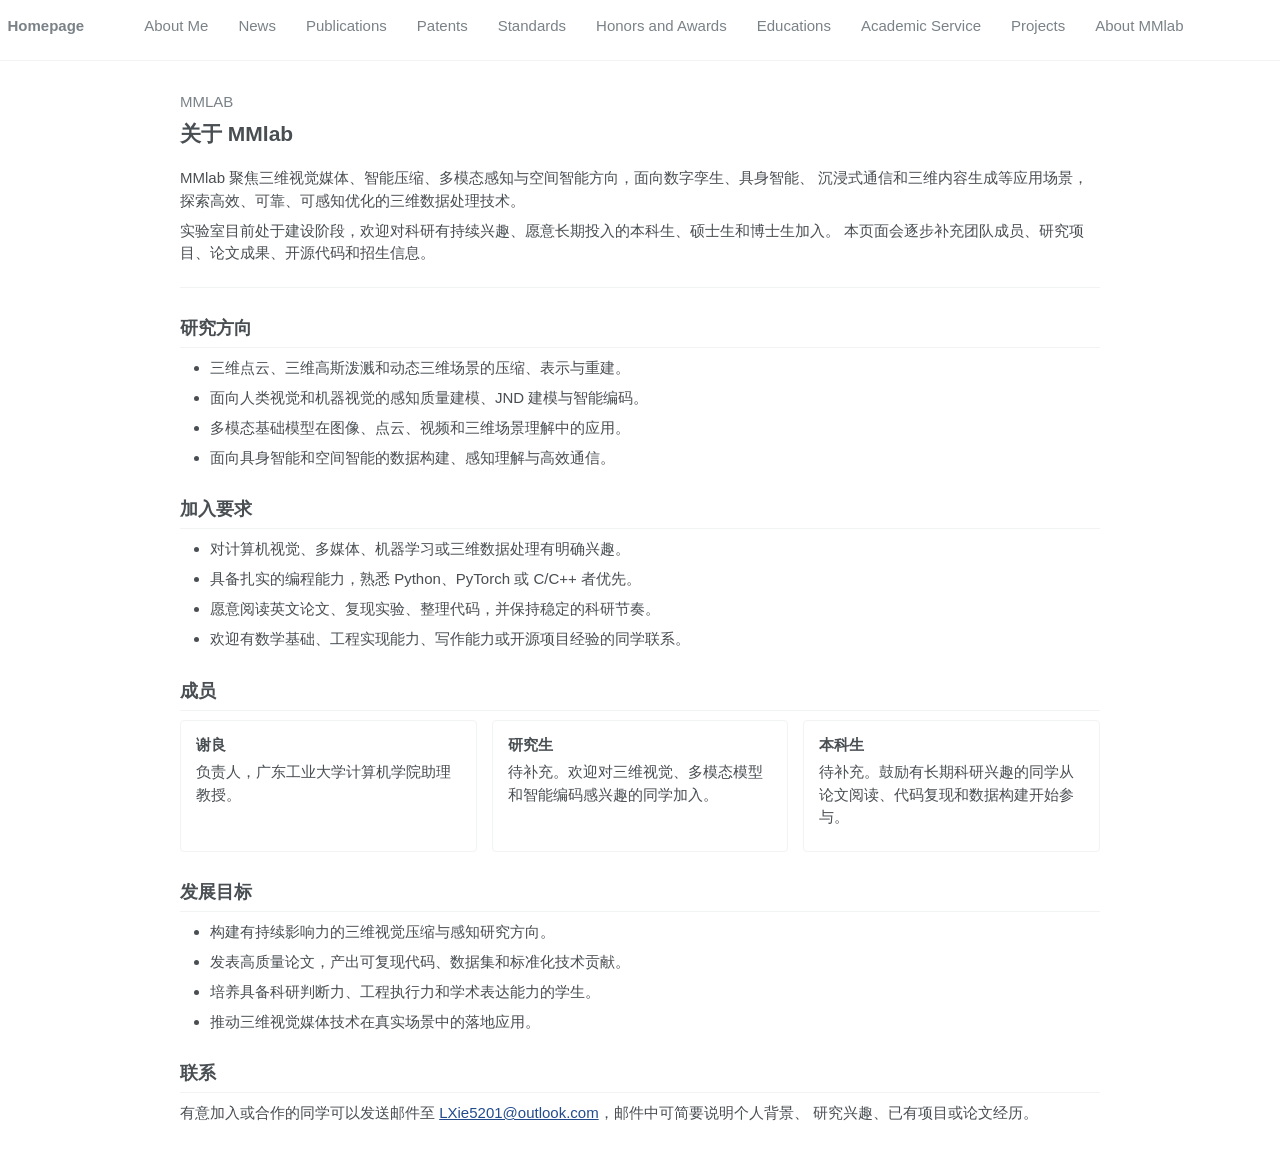
==== mmlab.html @ 71520286 "Add files via upload" ====
<!doctype html>
<html lang="zh-CN" class="no-js">
  <head>
    <meta charset="utf-8">
    <meta name="viewport" content="width=device-width, initial-scale=1">
    <meta name="robots" content="noindex, nofollow, noarchive">
    <title>About MMlab - 谢良</title>
    <meta
      name="description"
      content="MMlab 实验室介绍、研究方向、成员、招收要求与发展目标。"
    >
    <link rel="stylesheet" href="styles.css">
  </head>
  <body>
    <div class="site">
      <div class="masthead">
        <div class="masthead__inner-wrap">
          <div class="masthead__menu">
            <nav id="site-nav" class="greedy-nav" aria-label="Primary navigation">
              <ul class="visible-links">
                <li class="masthead__menu-item masthead__menu-item--lg masthead__menu-home-item"><a href="index.html#about-me">Homepage</a></li>
                <li class="masthead__menu-item"><a href="index.html#about-me">About Me</a></li>
                <li class="masthead__menu-item"><a href="index.html#-news">News</a></li>
                <li class="masthead__menu-item"><a href="index.html#-publications">Publications</a></li>
                <li class="masthead__menu-item"><a href="index.html#-patents">Patents</a></li>
                <li class="masthead__menu-item"><a href="index.html#-standards">Standards</a></li>
                <li class="masthead__menu-item"><a href="index.html#-honors-and-awards">Honors and Awards</a></li>
                <li class="masthead__menu-item"><a href="index.html#-educations">Educations</a></li>
                <li class="masthead__menu-item"><a href="index.html#-academic-service">Academic Service</a></li>
                <li class="masthead__menu-item"><a href="index.html#-projects">Projects</a></li>
                <li class="masthead__menu-item"><a href="mmlab.html">About MMlab</a></li>
              </ul>
              <ul class="hidden-links hidden"></ul>
            </nav>
          </div>
        </div>
      </div>

      <div id="main" class="lab-main" role="main">
        <article class="page lab-page">
          <div class="page__inner-wrap">
            <section class="page__content lab-content">
              <div class="lab-intro">
                <p class="eyebrow">MMlab</p>
                <h1>关于 MMlab</h1>
                <p>
                  MMlab 聚焦三维视觉媒体、智能压缩、多模态感知与空间智能方向，面向数字孪生、具身智能、
                  沉浸式通信和三维内容生成等应用场景，探索高效、可靠、可感知优化的三维数据处理技术。
                </p>
                <p>
                  实验室目前处于建设阶段，欢迎对科研有持续兴趣、愿意长期投入的本科生、硕士生和博士生加入。
                  本页面会逐步补充团队成员、研究项目、论文成果、开源代码和招生信息。
                </p>
              </div>

              <section class="lab-section">
                <h2>研究方向</h2>
                <ul class="lab-list">
                  <li>三维点云、三维高斯泼溅和动态三维场景的压缩、表示与重建。</li>
                  <li>面向人类视觉和机器视觉的感知质量建模、JND 建模与智能编码。</li>
                  <li>多模态基础模型在图像、点云、视频和三维场景理解中的应用。</li>
                  <li>面向具身智能和空间智能的数据构建、感知理解与高效通信。</li>
                </ul>
              </section>

              <section class="lab-section">
                <h2>加入要求</h2>
                <ul class="lab-list">
                  <li>对计算机视觉、多媒体、机器学习或三维数据处理有明确兴趣。</li>
                  <li>具备扎实的编程能力，熟悉 Python、PyTorch 或 C/C++ 者优先。</li>
                  <li>愿意阅读英文论文、复现实验、整理代码，并保持稳定的科研节奏。</li>
                  <li>欢迎有数学基础、工程实现能力、写作能力或开源项目经验的同学联系。</li>
                </ul>
              </section>

              <section class="lab-section">
                <h2>成员</h2>
                <div class="member-grid">
                  <div class="member-card">
                    <h3>谢良</h3>
                    <p>负责人，广东工业大学计算机学院助理教授。</p>
                  </div>
                  <div class="member-card">
                    <h3>研究生</h3>
                    <p>待补充。欢迎对三维视觉、多模态模型和智能编码感兴趣的同学加入。</p>
                  </div>
                  <div class="member-card">
                    <h3>本科生</h3>
                    <p>待补充。鼓励有长期科研兴趣的同学从论文阅读、代码复现和数据构建开始参与。</p>
                  </div>
                </div>
              </section>

              <section class="lab-section">
                <h2>发展目标</h2>
                <ul class="lab-list">
                  <li>构建有持续影响力的三维视觉压缩与感知研究方向。</li>
                  <li>发表高质量论文，产出可复现代码、数据集和标准化技术贡献。</li>
                  <li>培养具备科研判断力、工程执行力和学术表达能力的学生。</li>
                  <li>推动三维视觉媒体技术在真实场景中的落地应用。</li>
                </ul>
              </section>

              <section class="lab-section">
                <h2>联系</h2>
                <p>
                  有意加入或合作的同学可以发送邮件至
                  <a href="mailto:LXie5201@outlook.com">LXie5201@outlook.com</a>，邮件中可简要说明个人背景、
                  研究兴趣、已有项目或论文经历。
                </p>
              </section>
            </section>
          </div>
        </article>
      </div>
    </div>
  </body>
</html>
---- styles.css ----
*,
*::before,
*::after {
  box-sizing: border-box;
}

html {
  min-height: 100%;
  background-color: #fff;
  font-size: 15px;
  -webkit-text-size-adjust: 100%;
}

body {
  margin: 0;
  padding: 0;
  color: #494e52;
  background: #fff;
  font-family: "Trebuchet MS", Helvetica, sans-serif;
  line-height: 1.5;
}

a {
  color: #224b8d;
  text-decoration: none;
}

a:hover,
a:active {
  color: #1a386a;
  outline: 0;
}

img {
  max-width: 100%;
  height: auto;
  vertical-align: middle;
  border: 0;
}

h1,
h2,
h3,
h4,
h5,
h6 {
  margin: 1em 0 0.5em;
  line-height: 1.2;
  font-family: "Trebuchet MS", Helvetica, sans-serif;
  font-weight: bold;
}

h1 {
  margin-top: 1em;
  font-size: 1.4em;
}

h2 {
  font-size: 1.2em;
}

h3,
h4,
h5,
h6 {
  font-size: 1em;
}

p {
  margin: 0 0 0.5em;
}

ul {
  margin-block-start: 0.5em;
  padding-inline-start: 2em;
}

ul li,
ol li {
  margin-bottom: 0.5em;
}

nav ul {
  margin: 0;
  padding: 0;
}

nav li {
  list-style: none;
}

nav a {
  text-decoration: none;
}

.hidden {
  display: none;
  visibility: hidden;
}

body.locked .protected {
  display: none;
}

body.unlocked .gate {
  display: none;
}

.gate {
  min-height: 100vh;
  display: grid;
  place-items: center;
  padding: 20px;
  background: #fff;
}

.gate-panel {
  width: min(100%, 420px);
  padding: 24px;
  border: 1px solid #f2f3f3;
  border-radius: 4px;
  background: #fff;
  box-shadow: 0 0 10px rgba(0, 0, 0, 0.08);
}

.gate-panel h1 {
  margin: 0 0 10px;
  font-size: 1.4em;
}

.eyebrow {
  margin: 0 0 8px;
  color: #7a8288;
  font-size: 0.9em;
  text-transform: uppercase;
}

.gate-copy {
  color: #494e52;
}

.access-form label {
  display: block;
  margin-bottom: 6px;
  font-weight: bold;
}

.access-row {
  display: flex;
  gap: 8px;
}

.access-row input {
  flex: 1;
  min-width: 0;
  padding: 0.5em;
  border: 1px solid #bdc1c4;
  border-radius: 4px;
  font: inherit;
}

button {
  padding: 0.5em 1em;
  border: 0;
  border-radius: 4px;
  background: #7a8288;
  color: #fff;
  font: inherit;
  font-weight: bold;
  cursor: pointer;
}

button:hover {
  background: #333;
}

.form-message {
  min-height: 1.5em;
  margin-top: 0.5em;
  color: #ee5f5b;
}

.masthead {
  position: sticky;
  top: 0;
  z-index: 20;
  border-bottom: 1px solid #f2f3f3;
  background-color: #fff;
}

.masthead__inner-wrap {
  position: relative;
  max-width: 925px;
  margin-left: auto;
  margin-right: auto;
  clear: both;
  padding: 0.5em 4.85rem 0.5em 0.5em;
  font-family: "Trebuchet MS", Helvetica, sans-serif;
}

.masthead__inner-wrap::after {
  clear: both;
  content: "";
  display: table;
}

.masthead__inner-wrap a {
  text-decoration: none;
}

.masthead__menu ul {
  clear: both;
  margin: 0;
  padding: 0;
  list-style-type: none;
}

.masthead__menu {
  display: block;
}

.masthead__menu-home-item {
  display: none !important;
}

.masthead__menu-item {
  display: block;
  list-style-type: none;
  white-space: nowrap;
}

.masthead__menu-item--lg {
  padding-right: 2em;
  font-weight: 700;
}

.greedy-nav {
  position: relative;
  min-width: 250px;
  background: #fff;
}

.greedy-nav a {
  display: block;
  margin: 0 1rem;
  padding: 0.5rem 0;
  color: #7a8288;
  text-decoration: none;
}

.greedy-nav a:hover {
  color: #5c6266;
}

.greedy-nav .visible-links {
  display: flex;
  flex-wrap: wrap;
  align-items: center;
}

.greedy-nav .visible-links li {
  display: block;
}

.greedy-nav .visible-links li:first-child {
  font-weight: bold;
}

.greedy-nav .visible-links li:first-child a {
  margin-left: 0;
}

.greedy-nav .visible-links a {
  position: relative;
}

.greedy-nav .visible-links a::before {
  content: "";
  position: absolute;
  left: 0;
  bottom: 0;
  width: 100%;
  height: 4px;
  background: #bdc1c4;
  transform: scaleX(0);
  transition: all 0.2s ease-in-out;
}

.greedy-nav .visible-links a:hover::before {
  transform: scaleX(1);
}

.language-toggle {
  position: absolute;
  top: 0.5rem;
  right: 0.5rem;
  min-width: 3.75rem;
  padding: 0.35rem 0.65rem;
  border: 1px solid #bdc1c4;
  border-radius: 4px;
  background: #fff;
  color: #494e52;
  font-size: 0.95em;
  line-height: 1.2;
}

.language-toggle:hover {
  border-color: #7a8288;
  background: #f7f8f8;
  color: #1a386a;
}

#main {
  max-width: 925px;
  margin-left: auto;
  margin-right: auto;
  clear: both;
  padding: 2em 1em;
}

#main::after {
  clear: both;
  content: "";
  display: table;
}

.sidebar {
  clear: both;
  margin-bottom: 1em;
  transform: translate3d(0, 0, 0);
}

.sidebar::after {
  clear: both;
  content: "";
  display: table;
}

.profile_box {
  display: flex;
  justify-content: flex-start;
  align-content: flex-start;
  align-items: center;
}

.author__avatar {
  display: table-cell;
  width: 75px;
  vertical-align: top;
}

.author__avatar img {
  width: 75px;
  height: 75px;
  min-width: 75px;
  max-width: 75px;
  border-radius: 50%;
  object-fit: cover;
}

.author__content {
  display: table-cell;
  min-width: 120px;
  padding-left: 10px;
  vertical-align: top;
  line-height: 1;
}

.author__name {
  margin: 0;
}

.sidebar .author__name {
  font-family: "Trebuchet MS", Helvetica, sans-serif;
  font-size: 1.25em;
  font-weight: 700;
  color: #494e52;
}

.author__bio {
  margin: 0 0 1em;
  color: #494e52;
  font-size: 1.25em;
  line-height: 1.45;
}

.author__urls-wrapper {
  position: relative;
  z-index: 10;
  display: table-cell;
  margin-left: auto;
  vertical-align: middle;
  font-family: "Trebuchet MS", Helvetica, sans-serif;
}

.author__urls {
  display: none;
  position: absolute;
  right: 0;
  z-index: -1;
  margin-top: 15px;
  padding: 10px;
  list-style-type: none;
  border: 1px solid #f2f3f3;
  border-radius: 4px;
  background: #fff;
  box-shadow: 0 0 10px rgba(0, 0, 0, 0.25);
}

.author__urls li {
  position: relative;
  margin-bottom: 0.45em;
  color: #494e52;
  font-size: 1em;
  line-height: 1.35;
  white-space: nowrap;
}

.author__urls a {
  display: inline;
  margin-bottom: 0;
  padding: 0;
  color: inherit;
  text-decoration: none;
}

.author__urls a:hover {
  text-decoration: underline;
}

.icon-row {
  padding-left: 1.45em;
}

.icon-row::before {
  position: absolute;
  left: 0;
  top: 0.05em;
  width: 1.1em;
  color: #111;
  font-size: 1em;
  line-height: 1.35;
  text-align: center;
}

.icon-location::before {
  content: "●";
  border-radius: 50% 50% 50% 0;
  transform: rotate(-45deg) scale(0.82);
}

.icon-university::before {
  content: "▰";
}

.icon-university::after {
  content: "";
  position: absolute;
  left: 0.1em;
  top: 0.8em;
  width: 1em;
  height: 0.18em;
  border-top: 0.14em solid #111;
  border-bottom: 0.14em solid #111;
}

.icon-email::before {
  content: "✉";
}

.icon-scholar::before {
  content: "▰";
  transform: rotate(-8deg);
}

.icon-scholar::after {
  content: "";
  position: absolute;
  left: 0.32em;
  top: 0.72em;
  width: 0.55em;
  height: 0.2em;
  border-radius: 0 0 0.4em 0.4em;
  background: #111;
}

.author__urls_sm {
  display: block;
  padding: 0.25em;
  font-size: 1.2em;
}

.author__urls_sm a {
  color: inherit;
  text-decoration: none;
}

.page {
  width: 100%;
  float: left;
  margin-left: 0;
  margin-right: 0;
}

.page__inner-wrap {
  clear: both;
}

.page__content {
  font-size: 1em;
}

.page__content h1 {
  padding-bottom: 0.5em;
  border-bottom: 1px solid #f2f3f3;
}

.page__content p,
.page__content li,
.page__content dl {
  font-size: 1em;
}

.page__content p {
  margin: 0 0 0.5em;
}

.page__content a {
  text-decoration: underline;
}

.about-text {
  text-align: justify;
  text-justify: inter-word;
}

.publication-list {
  list-style-type: disc;
}

.publication-list li {
  margin-bottom: 1em;
}

.publication-list p {
  margin: 0 0 0.5em;
}

.is-hidden {
  display: none;
}

.collapsible-list:not(.is-expanded) li:nth-child(n + 6) {
  display: none;
}

.more-button {
  margin: 0.25em 0 1em;
  padding: 0;
  border: 0;
  background: transparent;
  color: #224b8d;
  font-family: "Trebuchet MS", Helvetica, sans-serif;
  font-size: 1em;
  font-weight: bold;
  text-decoration: underline;
  cursor: pointer;
}

.inline-more-button {
  margin: 0 0 0 0.75em;
  vertical-align: baseline;
}

.more-button:hover {
  background: transparent;
  color: #1a386a;
}

.justify-list li {
  text-align: justify;
  text-justify: inter-word;
}

.lab-main .page {
  width: 100%;
  float: none;
  margin: 0;
  padding-left: 0;
}

.lab-content {
  max-width: 920px;
  margin: 0 auto;
}

.lab-intro {
  padding-bottom: 1em;
  border-bottom: 1px solid #f2f3f3;
}

.lab-intro h1 {
  margin-top: 0;
  border-bottom: 0;
}

.lab-section {
  margin-top: 2em;
}

.lab-section h2 {
  padding-bottom: 0.4em;
  border-bottom: 1px solid #f2f3f3;
}

.lab-list li {
  text-align: justify;
  text-justify: inter-word;
}

.member-grid {
  display: grid;
  grid-template-columns: repeat(3, minmax(0, 1fr));
  gap: 1em;
}

.member-card {
  min-height: 120px;
  padding: 1em;
  border: 1px solid #f2f3f3;
  border-radius: 4px;
  background: #fff;
}

.member-card h3 {
  margin-top: 0;
}

h1::before,
.anchor::before {
  content: "";
  display: block;
  position: relative;
  width: 0;
  height: 2em;
  margin-top: -2em;
}

@media (min-width: 48em) {
  .masthead__menu-home-item {
    display: block !important;
  }

  .sidebar .author__name {
    font-size: 1.35em;
  }
}

@media (min-width: 57.8125em) {
  .sticky {
    clear: both;
    position: sticky;
    top: 6em;
  }

  .sidebar {
    width: 23%;
    float: left;
    margin-right: 2%;
  }

  .profile_box {
    display: block;
  }

  .author__avatar {
    display: block;
    width: 175px;
    height: 175px;
  }

  .author__avatar img {
    width: 175px;
    height: 175px;
    max-width: 175px;
    min-width: 175px;
    padding: 5px;
    border: 1px solid #f2f3f3;
  }

  .author__content {
    display: block;
    width: 100%;
    padding-right: 0;
    padding-left: 0;
  }

  .author__name {
    margin-top: 10px;
    margin-bottom: 10px;
  }

  .author__bio {
    margin-top: 10px;
    margin-bottom: 20px;
    font-size: 1.35em;
  }

  .author__urls-wrapper {
    display: block;
  }

  .author__urls {
    display: block;
    position: relative;
    z-index: auto;
    margin: 0;
    padding: 0;
    border: 0;
    background: transparent;
    box-shadow: none;
  }

  .author__urls_sm {
    display: none;
  }

  .page {
    width: 75%;
    float: right;
    margin-right: 0;
    padding-left: 2%;
  }
}

@media (min-width: 80em) {
  .masthead__inner-wrap,
  #main {
    max-width: 1280px;
  }
}

@media (max-width: 57.75em) {
  .page {
    margin-top: 1em;
  }
}

@media (max-width: 37.5em) {
  .access-row {
    flex-direction: column;
  }

  .greedy-nav {
    min-width: 0;
  }

  .language-toggle {
    top: 0.5rem;
  }

  .author__urls {
    max-width: calc(100vw - 2em);
  }

  .member-grid {
    grid-template-columns: 1fr;
  }
}
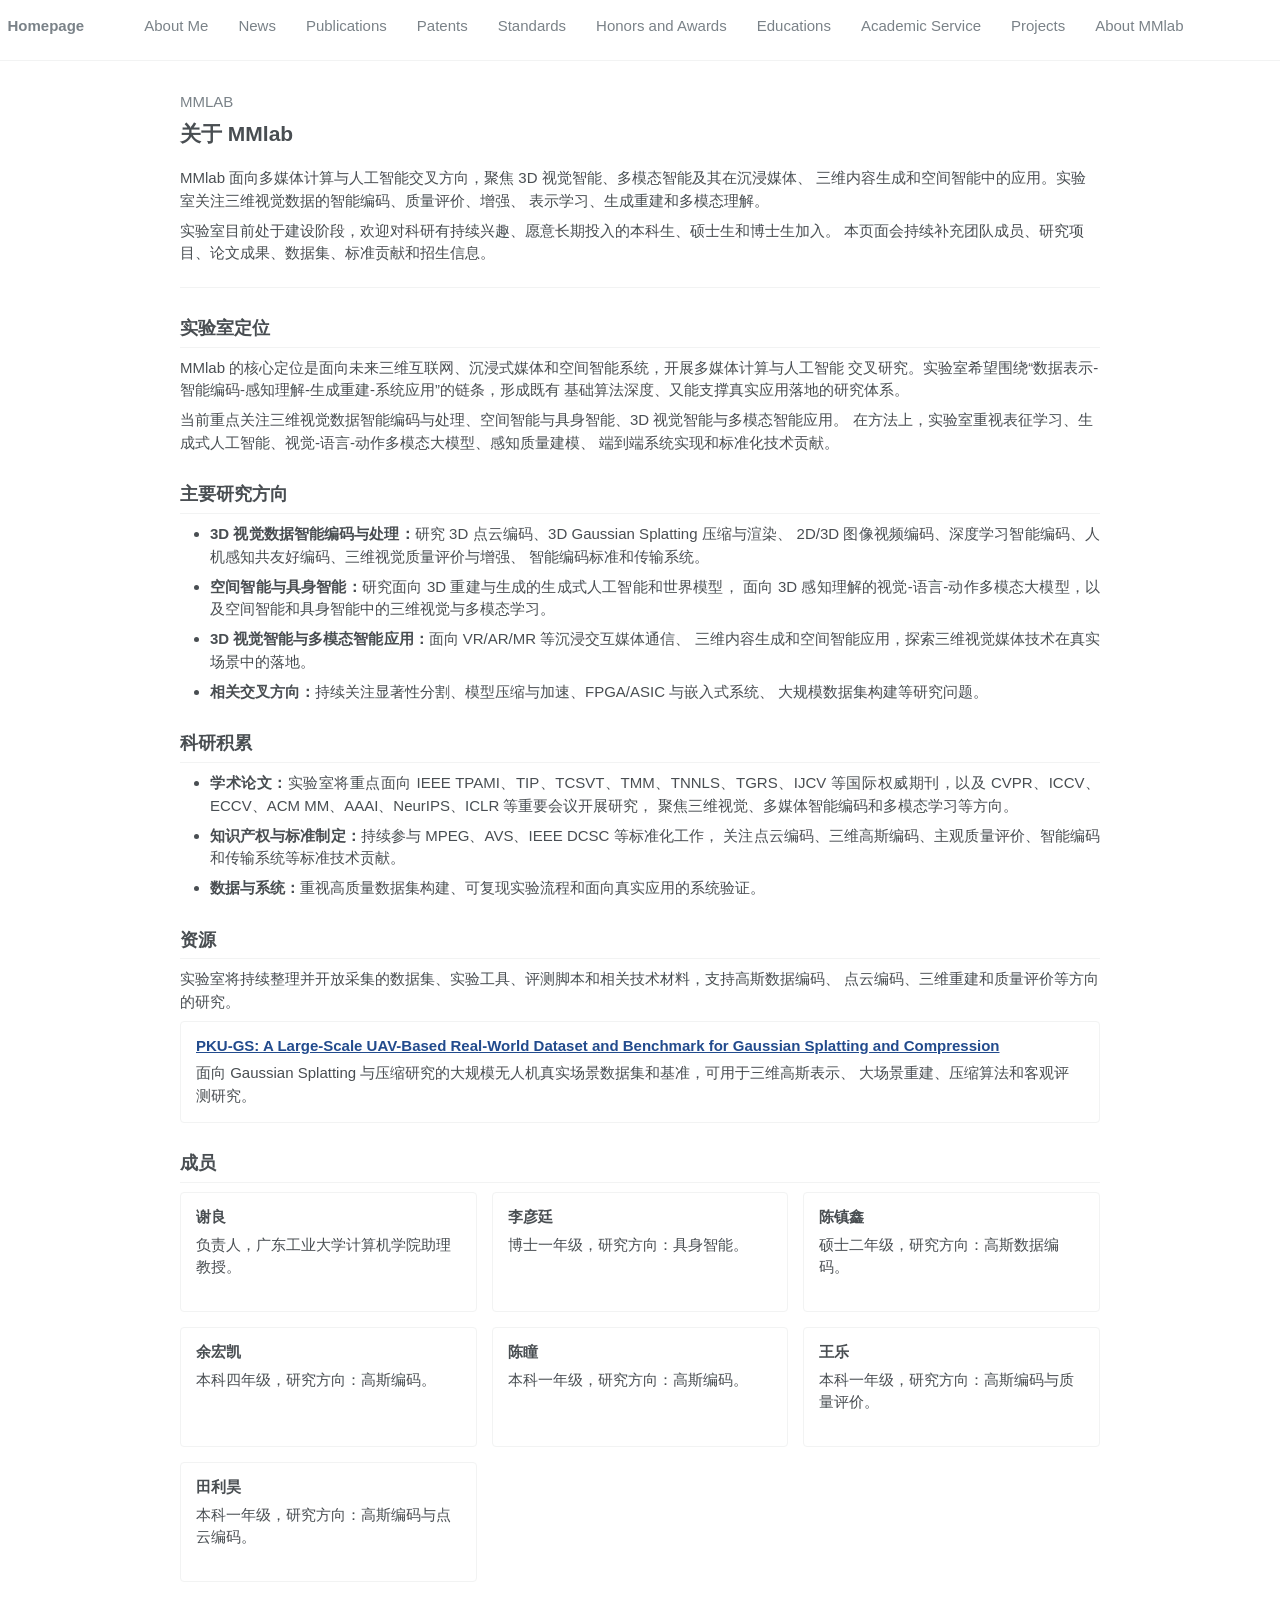
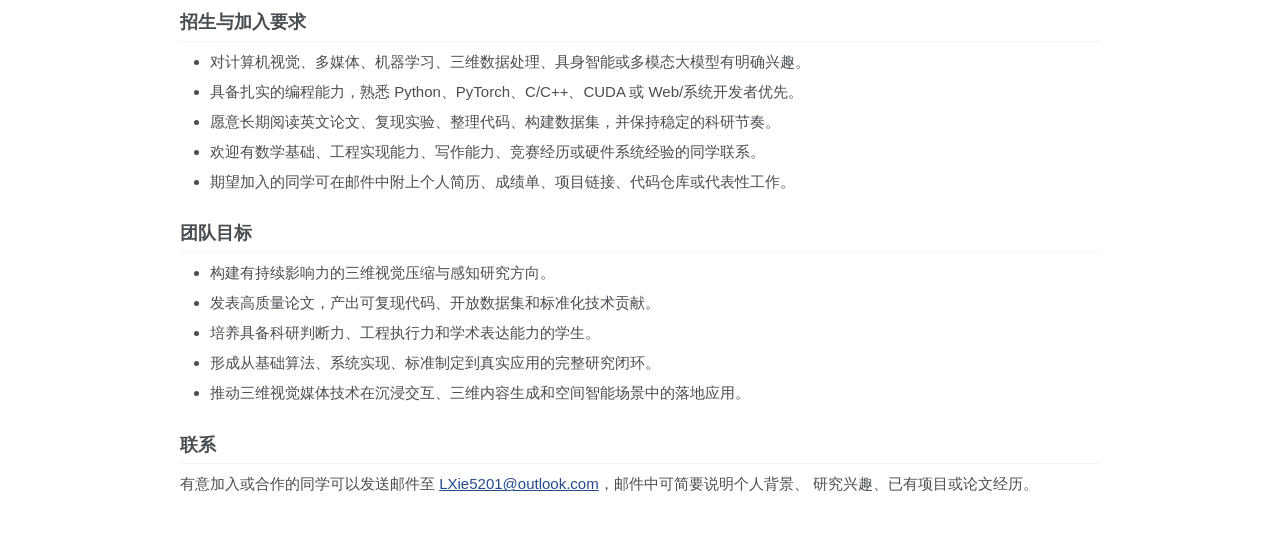
==== commit 64f63d2c: "Add files via upload" ====
--- a/mmlab.html
+++ b/mmlab.html
@@ -44,33 +44,90 @@
                 <p class="eyebrow">MMlab</p>
                 <h1>关于 MMlab</h1>
                 <p>
-                  MMlab 聚焦三维视觉媒体、智能压缩、多模态感知与空间智能方向，面向数字孪生、具身智能、
-                  沉浸式通信和三维内容生成等应用场景，探索高效、可靠、可感知优化的三维数据处理技术。
+                  MMlab 面向多媒体计算与人工智能交叉方向，聚焦 3D 视觉智能、多模态智能及其在沉浸媒体、
+                  三维内容生成和空间智能中的应用。实验室关注三维视觉数据的智能编码、质量评价、增强、
+                  表示学习、生成重建和多模态理解。
                 </p>
                 <p>
                   实验室目前处于建设阶段，欢迎对科研有持续兴趣、愿意长期投入的本科生、硕士生和博士生加入。
-                  本页面会逐步补充团队成员、研究项目、论文成果、开源代码和招生信息。
+                  本页面会持续补充团队成员、研究项目、论文成果、数据集、标准贡献和招生信息。
                 </p>
               </div>
 
               <section class="lab-section">
-                <h2>研究方向</h2>
-                <ul class="lab-list">
-                  <li>三维点云、三维高斯泼溅和动态三维场景的压缩、表示与重建。</li>
-                  <li>面向人类视觉和机器视觉的感知质量建模、JND 建模与智能编码。</li>
-                  <li>多模态基础模型在图像、点云、视频和三维场景理解中的应用。</li>
-                  <li>面向具身智能和空间智能的数据构建、感知理解与高效通信。</li>
-                </ul>
-              </section>
-
-              <section class="lab-section">
-                <h2>加入要求</h2>
-                <ul class="lab-list">
-                  <li>对计算机视觉、多媒体、机器学习或三维数据处理有明确兴趣。</li>
-                  <li>具备扎实的编程能力，熟悉 Python、PyTorch 或 C/C++ 者优先。</li>
-                  <li>愿意阅读英文论文、复现实验、整理代码，并保持稳定的科研节奏。</li>
-                  <li>欢迎有数学基础、工程实现能力、写作能力或开源项目经验的同学联系。</li>
-                </ul>
+                <h2>实验室定位</h2>
+                <p>
+                  MMlab 的核心定位是面向未来三维互联网、沉浸式媒体和空间智能系统，开展多媒体计算与人工智能
+                  交叉研究。实验室希望围绕“数据表示-智能编码-感知理解-生成重建-系统应用”的链条，形成既有
+                  基础算法深度、又能支撑真实应用落地的研究体系。
+                </p>
+                <p>
+                  当前重点关注三维视觉数据智能编码与处理、空间智能与具身智能、3D 视觉智能与多模态智能应用。
+                  在方法上，实验室重视表征学习、生成式人工智能、视觉-语言-动作多模态大模型、感知质量建模、
+                  端到端系统实现和标准化技术贡献。
+                </p>
+              </section>
+
+              <section class="lab-section">
+                <h2>主要研究方向</h2>
+                <ul class="lab-list">
+                  <li>
+                    <strong>3D 视觉数据智能编码与处理：</strong>研究 3D 点云编码、3D Gaussian Splatting 压缩与渲染、
+                    2D/3D 图像视频编码、深度学习智能编码、人机感知共友好编码、三维视觉质量评价与增强、
+                    智能编码标准和传输系统。
+                  </li>
+                  <li>
+                    <strong>空间智能与具身智能：</strong>研究面向 3D 重建与生成的生成式人工智能和世界模型，
+                    面向 3D 感知理解的视觉-语言-动作多模态大模型，以及空间智能和具身智能中的三维视觉与多模态学习。
+                  </li>
+                  <li>
+                    <strong>3D 视觉智能与多模态智能应用：</strong>面向 VR/AR/MR 等沉浸交互媒体通信、
+                    三维内容生成和空间智能应用，探索三维视觉媒体技术在真实场景中的落地。
+                  </li>
+                  <li>
+                    <strong>相关交叉方向：</strong>持续关注显著性分割、模型压缩与加速、FPGA/ASIC 与嵌入式系统、
+                    大规模数据集构建等研究问题。
+                  </li>
+                </ul>
+              </section>
+
+              <section class="lab-section">
+                <h2>科研积累</h2>
+                <ul class="lab-list">
+                  <li>
+                    <strong>学术论文：</strong>实验室将重点面向 IEEE TPAMI、TIP、TCSVT、TMM、TNNLS、TGRS、IJCV
+                    等国际权威期刊，以及 CVPR、ICCV、ECCV、ACM MM、AAAI、NeurIPS、ICLR 等重要会议开展研究，
+                    聚焦三维视觉、多媒体智能编码和多模态学习等方向。
+                  </li>
+                  <li>
+                    <strong>知识产权与标准制定：</strong>持续参与 MPEG、AVS、IEEE DCSC 等标准化工作，
+                    关注点云编码、三维高斯编码、主观质量评价、智能编码和传输系统等标准技术贡献。
+                  </li>
+                  <li>
+                    <strong>数据与系统：</strong>重视高质量数据集构建、可复现实验流程和面向真实应用的系统验证。
+                  </li>
+                </ul>
+              </section>
+
+              <section class="lab-section">
+                <h2>资源</h2>
+                <p>
+                  实验室将持续整理并开放采集的数据集、实验工具、评测脚本和相关技术材料，支持高斯数据编码、
+                  点云编码、三维重建和质量评价等方向的研究。
+                </p>
+                <div class="resource-list">
+                  <article class="resource-item">
+                    <h3>
+                      <a href="https://ykh6666.github.io/PKUGS/" target="_blank" rel="noopener">
+                        PKU-GS: A Large-Scale UAV-Based Real-World Dataset and Benchmark for Gaussian Splatting and Compression
+                      </a>
+                    </h3>
+                    <p>
+                      面向 Gaussian Splatting 与压缩研究的大规模无人机真实场景数据集和基准，可用于三维高斯表示、
+                      大场景重建、压缩算法和客观评测研究。
+                    </p>
+                  </article>
+                </div>
               </section>
 
               <section class="lab-section">
@@ -81,23 +138,51 @@
                     <p>负责人，广东工业大学计算机学院助理教授。</p>
                   </div>
                   <div class="member-card">
-                    <h3>研究生</h3>
-                    <p>待补充。欢迎对三维视觉、多模态模型和智能编码感兴趣的同学加入。</p>
-                  </div>
-                  <div class="member-card">
-                    <h3>本科生</h3>
-                    <p>待补充。鼓励有长期科研兴趣的同学从论文阅读、代码复现和数据构建开始参与。</p>
+                    <h3>李彦廷</h3>
+                    <p>博士一年级，研究方向：具身智能。</p>
+                  </div>
+                  <div class="member-card">
+                    <h3>陈镇鑫</h3>
+                    <p>硕士二年级，研究方向：高斯数据编码。</p>
+                  </div>
+                  <div class="member-card">
+                    <h3>余宏凯</h3>
+                    <p>本科四年级，研究方向：高斯编码。</p>
+                  </div>
+                  <div class="member-card">
+                    <h3>陈瞳</h3>
+                    <p>本科一年级，研究方向：高斯编码。</p>
+                  </div>
+                  <div class="member-card">
+                    <h3>王乐</h3>
+                    <p>本科一年级，研究方向：高斯编码与质量评价。</p>
+                  </div>
+                  <div class="member-card">
+                    <h3>田利昊</h3>
+                    <p>本科一年级，研究方向：高斯编码与点云编码。</p>
                   </div>
                 </div>
               </section>
 
               <section class="lab-section">
-                <h2>发展目标</h2>
+                <h2>招生与加入要求</h2>
+                <ul class="lab-list">
+                  <li>对计算机视觉、多媒体、机器学习、三维数据处理、具身智能或多模态大模型有明确兴趣。</li>
+                  <li>具备扎实的编程能力，熟悉 Python、PyTorch、C/C++、CUDA 或 Web/系统开发者优先。</li>
+                  <li>愿意长期阅读英文论文、复现实验、整理代码、构建数据集，并保持稳定的科研节奏。</li>
+                  <li>欢迎有数学基础、工程实现能力、写作能力、竞赛经历或硬件系统经验的同学联系。</li>
+                  <li>期望加入的同学可在邮件中附上个人简历、成绩单、项目链接、代码仓库或代表性工作。</li>
+                </ul>
+              </section>
+
+              <section class="lab-section">
+                <h2>团队目标</h2>
                 <ul class="lab-list">
                   <li>构建有持续影响力的三维视觉压缩与感知研究方向。</li>
-                  <li>发表高质量论文，产出可复现代码、数据集和标准化技术贡献。</li>
+                  <li>发表高质量论文，产出可复现代码、开放数据集和标准化技术贡献。</li>
                   <li>培养具备科研判断力、工程执行力和学术表达能力的学生。</li>
-                  <li>推动三维视觉媒体技术在真实场景中的落地应用。</li>
+                  <li>形成从基础算法、系统实现、标准制定到真实应用的完整研究闭环。</li>
+                  <li>推动三维视觉媒体技术在沉浸交互、三维内容生成和空间智能场景中的落地应用。</li>
                 </ul>
               </section>
 
--- a/styles.css
+++ b/styles.css
@@ -624,6 +624,26 @@
   gap: 1em;
 }
 
+.resource-list {
+  display: grid;
+  gap: 1em;
+}
+
+.resource-item {
+  padding: 1em;
+  border: 1px solid #f2f3f3;
+  border-radius: 4px;
+  background: #fff;
+}
+
+.resource-item h3 {
+  margin-top: 0;
+}
+
+.resource-item p {
+  margin-bottom: 0;
+}
+
 .member-card {
   min-height: 120px;
   padding: 1em;
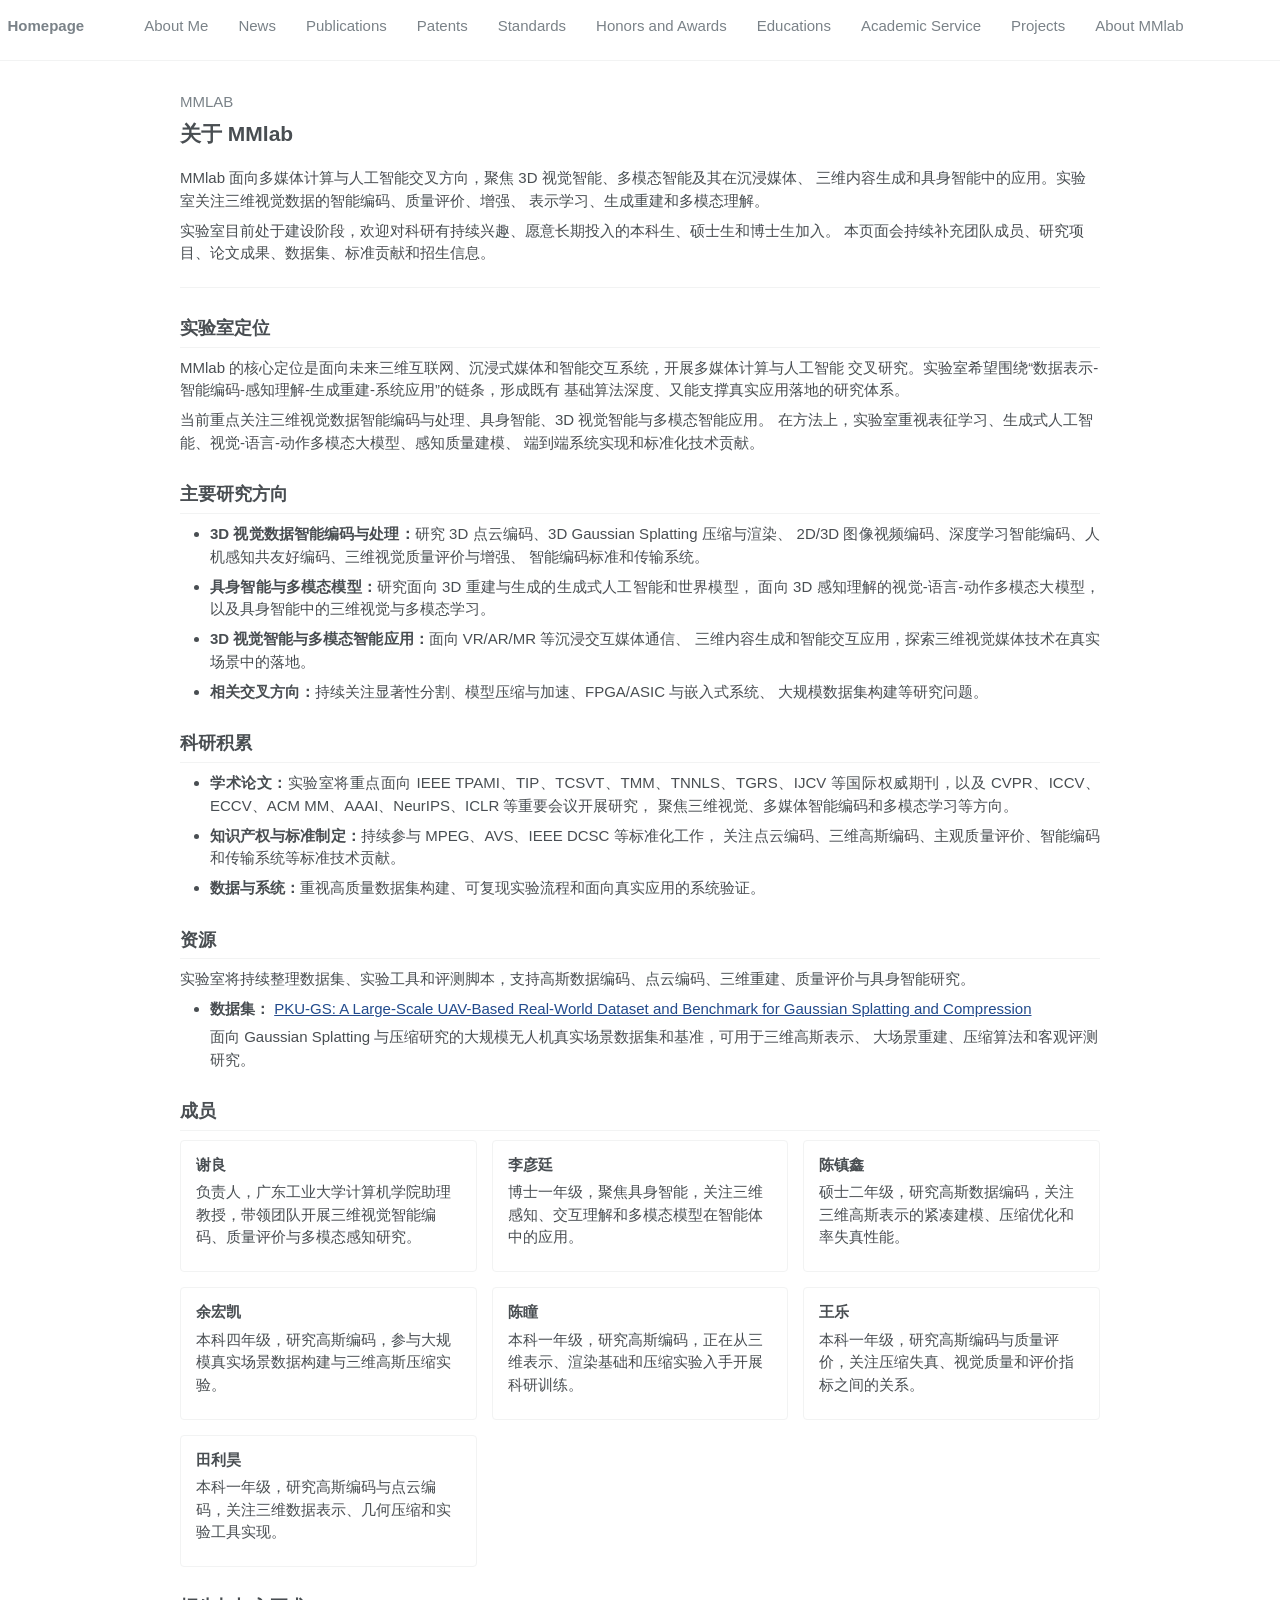
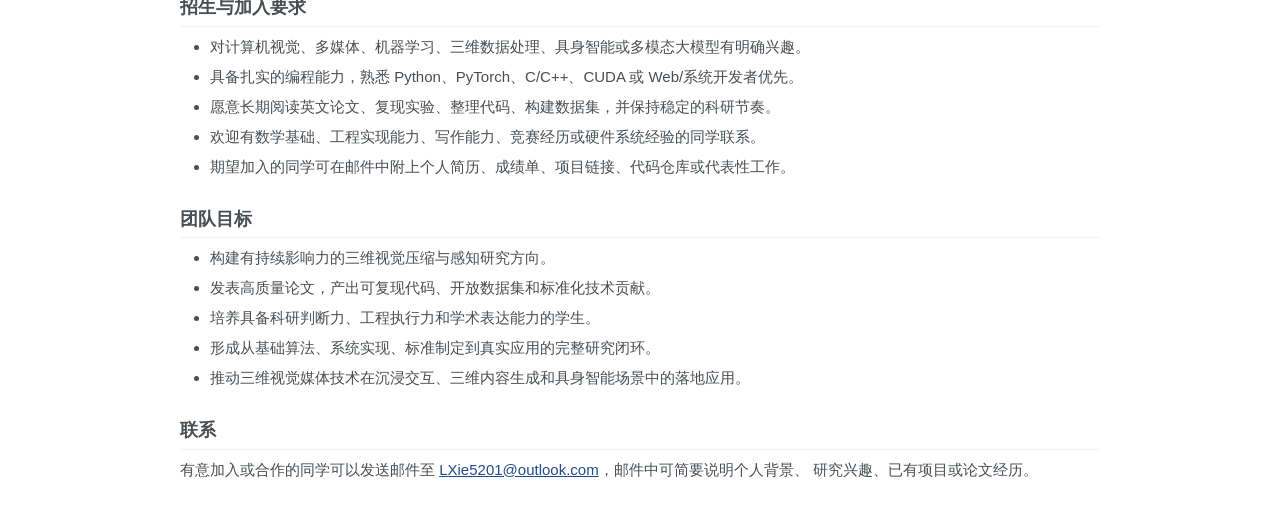
==== commit d1f4cea2: "Add files via upload" ====
--- a/mmlab.html
+++ b/mmlab.html
@@ -45,7 +45,7 @@
                 <h1>关于 MMlab</h1>
                 <p>
                   MMlab 面向多媒体计算与人工智能交叉方向，聚焦 3D 视觉智能、多模态智能及其在沉浸媒体、
-                  三维内容生成和空间智能中的应用。实验室关注三维视觉数据的智能编码、质量评价、增强、
+                  三维内容生成和具身智能中的应用。实验室关注三维视觉数据的智能编码、质量评价、增强、
                   表示学习、生成重建和多模态理解。
                 </p>
                 <p>
@@ -57,12 +57,12 @@
               <section class="lab-section">
                 <h2>实验室定位</h2>
                 <p>
-                  MMlab 的核心定位是面向未来三维互联网、沉浸式媒体和空间智能系统，开展多媒体计算与人工智能
+                  MMlab 的核心定位是面向未来三维互联网、沉浸式媒体和智能交互系统，开展多媒体计算与人工智能
                   交叉研究。实验室希望围绕“数据表示-智能编码-感知理解-生成重建-系统应用”的链条，形成既有
                   基础算法深度、又能支撑真实应用落地的研究体系。
                 </p>
                 <p>
-                  当前重点关注三维视觉数据智能编码与处理、空间智能与具身智能、3D 视觉智能与多模态智能应用。
+                  当前重点关注三维视觉数据智能编码与处理、具身智能、3D 视觉智能与多模态智能应用。
                   在方法上，实验室重视表征学习、生成式人工智能、视觉-语言-动作多模态大模型、感知质量建模、
                   端到端系统实现和标准化技术贡献。
                 </p>
@@ -77,12 +77,12 @@
                     智能编码标准和传输系统。
                   </li>
                   <li>
-                    <strong>空间智能与具身智能：</strong>研究面向 3D 重建与生成的生成式人工智能和世界模型，
-                    面向 3D 感知理解的视觉-语言-动作多模态大模型，以及空间智能和具身智能中的三维视觉与多模态学习。
+                    <strong>具身智能与多模态模型：</strong>研究面向 3D 重建与生成的生成式人工智能和世界模型，
+                    面向 3D 感知理解的视觉-语言-动作多模态大模型，以及具身智能中的三维视觉与多模态学习。
                   </li>
                   <li>
                     <strong>3D 视觉智能与多模态智能应用：</strong>面向 VR/AR/MR 等沉浸交互媒体通信、
-                    三维内容生成和空间智能应用，探索三维视觉媒体技术在真实场景中的落地。
+                    三维内容生成和智能交互应用，探索三维视觉媒体技术在真实场景中的落地。
                   </li>
                   <li>
                     <strong>相关交叉方向：</strong>持续关注显著性分割、模型压缩与加速、FPGA/ASIC 与嵌入式系统、
@@ -112,22 +112,20 @@
               <section class="lab-section">
                 <h2>资源</h2>
                 <p>
-                  实验室将持续整理并开放采集的数据集、实验工具、评测脚本和相关技术材料，支持高斯数据编码、
-                  点云编码、三维重建和质量评价等方向的研究。
-                </p>
-                <div class="resource-list">
-                  <article class="resource-item">
-                    <h3>
-                      <a href="https://ykh6666.github.io/PKUGS/" target="_blank" rel="noopener">
-                        PKU-GS: A Large-Scale UAV-Based Real-World Dataset and Benchmark for Gaussian Splatting and Compression
-                      </a>
-                    </h3>
+                  实验室将持续整理数据集、实验工具和评测脚本，支持高斯数据编码、点云编码、三维重建、质量评价与具身智能研究。
+                </p>
+                <ul class="resource-list">
+                  <li class="resource-item">
+                    <strong>数据集：</strong>
+                    <a href="https://ykh6666.github.io/PKUGS/" target="_blank" rel="noopener">
+                      PKU-GS: A Large-Scale UAV-Based Real-World Dataset and Benchmark for Gaussian Splatting and Compression
+                    </a>
                     <p>
                       面向 Gaussian Splatting 与压缩研究的大规模无人机真实场景数据集和基准，可用于三维高斯表示、
                       大场景重建、压缩算法和客观评测研究。
                     </p>
-                  </article>
-                </div>
+                  </li>
+                </ul>
               </section>
 
               <section class="lab-section">
@@ -135,31 +133,31 @@
                 <div class="member-grid">
                   <div class="member-card">
                     <h3>谢良</h3>
-                    <p>负责人，广东工业大学计算机学院助理教授。</p>
+                    <p>负责人，广东工业大学计算机学院助理教授，带领团队开展三维视觉智能编码、质量评价与多模态感知研究。</p>
                   </div>
                   <div class="member-card">
                     <h3>李彦廷</h3>
-                    <p>博士一年级，研究方向：具身智能。</p>
+                    <p>博士一年级，聚焦具身智能，关注三维感知、交互理解和多模态模型在智能体中的应用。</p>
                   </div>
                   <div class="member-card">
                     <h3>陈镇鑫</h3>
-                    <p>硕士二年级，研究方向：高斯数据编码。</p>
+                    <p>硕士二年级，研究高斯数据编码，关注三维高斯表示的紧凑建模、压缩优化和率失真性能。</p>
                   </div>
                   <div class="member-card">
                     <h3>余宏凯</h3>
-                    <p>本科四年级，研究方向：高斯编码。</p>
+                    <p>本科四年级，研究高斯编码，参与大规模真实场景数据构建与三维高斯压缩实验。</p>
                   </div>
                   <div class="member-card">
                     <h3>陈瞳</h3>
-                    <p>本科一年级，研究方向：高斯编码。</p>
+                    <p>本科一年级，研究高斯编码，正在从三维表示、渲染基础和压缩实验入手开展科研训练。</p>
                   </div>
                   <div class="member-card">
                     <h3>王乐</h3>
-                    <p>本科一年级，研究方向：高斯编码与质量评价。</p>
+                    <p>本科一年级，研究高斯编码与质量评价，关注压缩失真、视觉质量和评价指标之间的关系。</p>
                   </div>
                   <div class="member-card">
                     <h3>田利昊</h3>
-                    <p>本科一年级，研究方向：高斯编码与点云编码。</p>
+                    <p>本科一年级，研究高斯编码与点云编码，关注三维数据表示、几何压缩和实验工具实现。</p>
                   </div>
                 </div>
               </section>
@@ -182,7 +180,7 @@
                   <li>发表高质量论文，产出可复现代码、开放数据集和标准化技术贡献。</li>
                   <li>培养具备科研判断力、工程执行力和学术表达能力的学生。</li>
                   <li>形成从基础算法、系统实现、标准制定到真实应用的完整研究闭环。</li>
-                  <li>推动三维视觉媒体技术在沉浸交互、三维内容生成和空间智能场景中的落地应用。</li>
+                  <li>推动三维视觉媒体技术在沉浸交互、三维内容生成和具身智能场景中的落地应用。</li>
                 </ul>
               </section>
 
--- a/styles.css
+++ b/styles.css
@@ -625,22 +625,16 @@
 }
 
 .resource-list {
-  display: grid;
-  gap: 1em;
+  margin-block-start: 0.5em;
+  padding-inline-start: 2em;
 }
 
 .resource-item {
-  padding: 1em;
-  border: 1px solid #f2f3f3;
-  border-radius: 4px;
-  background: #fff;
-}
-
-.resource-item h3 {
-  margin-top: 0;
+  margin-bottom: 0.75em;
 }
 
 .resource-item p {
+  margin-top: 0.35em;
   margin-bottom: 0;
 }
 
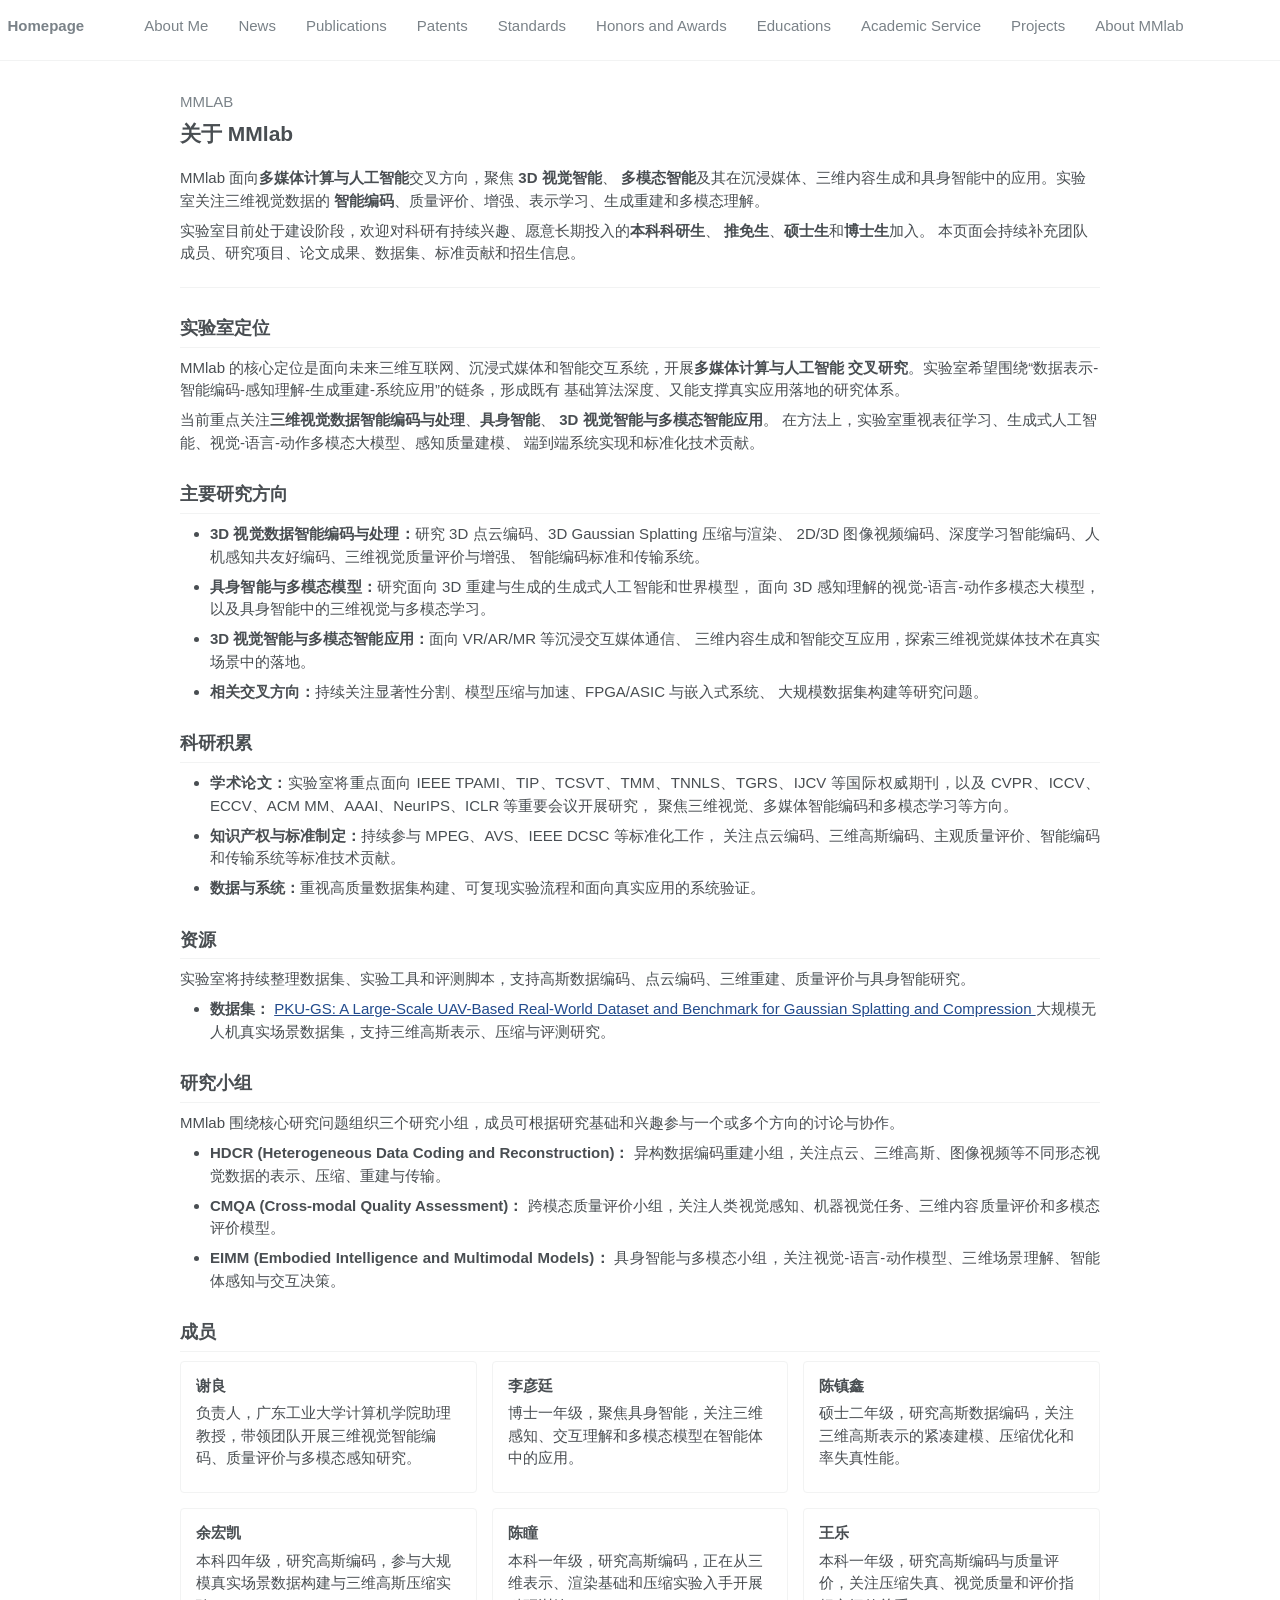
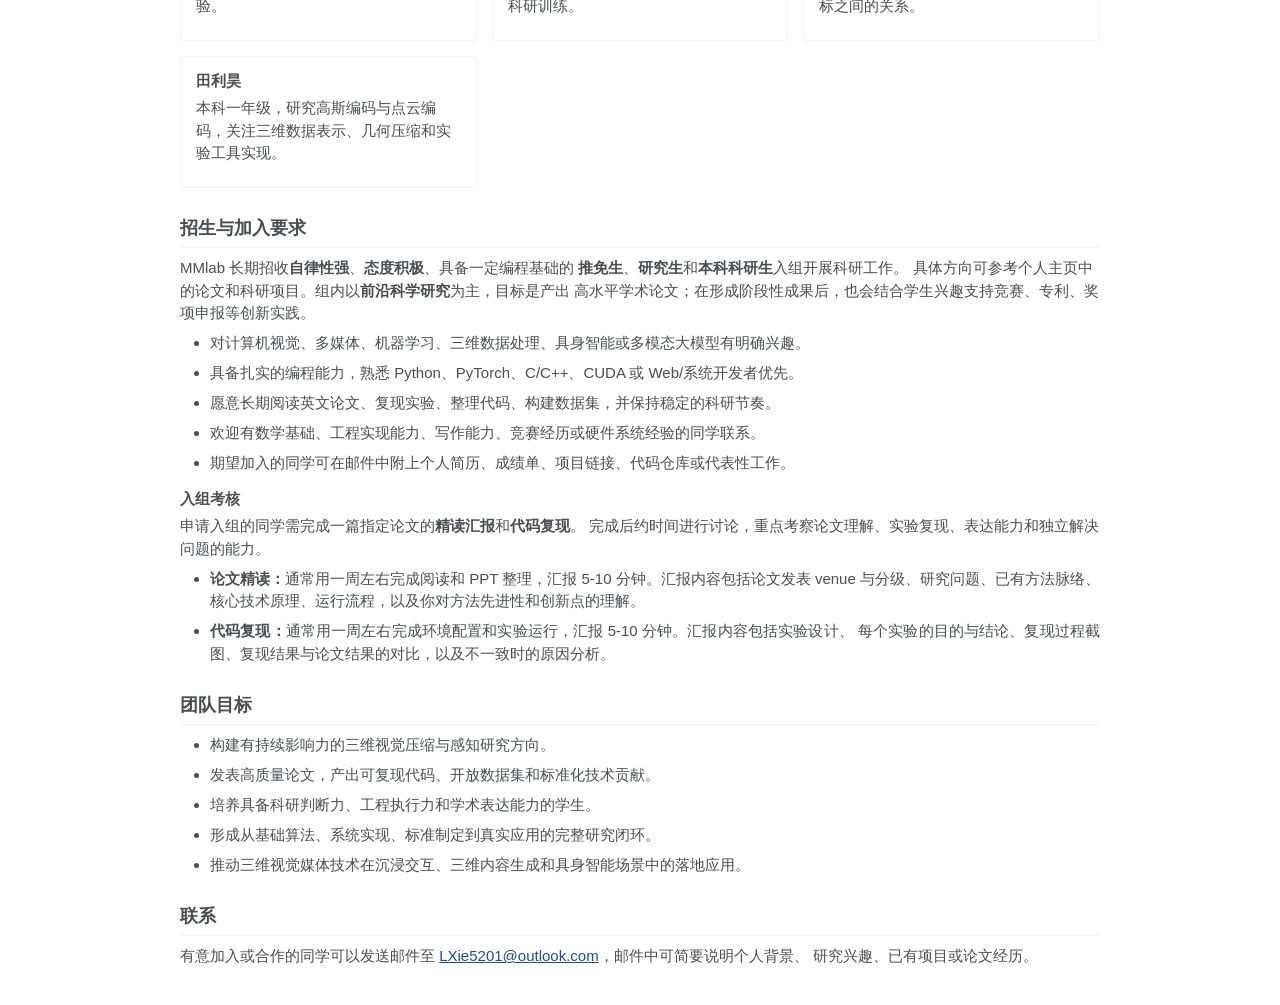
==== commit 0dcfecbf: "Add files via upload" ====
--- a/mmlab.html
+++ b/mmlab.html
@@ -44,12 +44,13 @@
                 <p class="eyebrow">MMlab</p>
                 <h1>关于 MMlab</h1>
                 <p>
-                  MMlab 面向多媒体计算与人工智能交叉方向，聚焦 3D 视觉智能、多模态智能及其在沉浸媒体、
-                  三维内容生成和具身智能中的应用。实验室关注三维视觉数据的智能编码、质量评价、增强、
-                  表示学习、生成重建和多模态理解。
-                </p>
-                <p>
-                  实验室目前处于建设阶段，欢迎对科研有持续兴趣、愿意长期投入的本科生、硕士生和博士生加入。
+                  MMlab 面向<strong>多媒体计算与人工智能</strong>交叉方向，聚焦 <strong>3D 视觉智能</strong>、
+                  <strong>多模态智能</strong>及其在沉浸媒体、三维内容生成和具身智能中的应用。实验室关注三维视觉数据的
+                  <strong>智能编码</strong>、质量评价、增强、表示学习、生成重建和多模态理解。
+                </p>
+                <p>
+                  实验室目前处于建设阶段，欢迎对科研有持续兴趣、愿意长期投入的<strong>本科科研生</strong>、
+                  <strong>推免生</strong>、<strong>硕士生</strong>和<strong>博士生</strong>加入。
                   本页面会持续补充团队成员、研究项目、论文成果、数据集、标准贡献和招生信息。
                 </p>
               </div>
@@ -57,12 +58,13 @@
               <section class="lab-section">
                 <h2>实验室定位</h2>
                 <p>
-                  MMlab 的核心定位是面向未来三维互联网、沉浸式媒体和智能交互系统，开展多媒体计算与人工智能
-                  交叉研究。实验室希望围绕“数据表示-智能编码-感知理解-生成重建-系统应用”的链条，形成既有
+                  MMlab 的核心定位是面向未来三维互联网、沉浸式媒体和智能交互系统，开展<strong>多媒体计算与人工智能
+                  交叉研究</strong>。实验室希望围绕“数据表示-智能编码-感知理解-生成重建-系统应用”的链条，形成既有
                   基础算法深度、又能支撑真实应用落地的研究体系。
                 </p>
                 <p>
-                  当前重点关注三维视觉数据智能编码与处理、具身智能、3D 视觉智能与多模态智能应用。
+                  当前重点关注<strong>三维视觉数据智能编码与处理</strong>、<strong>具身智能</strong>、
+                  <strong>3D 视觉智能与多模态智能应用</strong>。
                   在方法上，实验室重视表征学习、生成式人工智能、视觉-语言-动作多模态大模型、感知质量建模、
                   端到端系统实现和标准化技术贡献。
                 </p>
@@ -120,10 +122,28 @@
                     <a href="https://ykh6666.github.io/PKUGS/" target="_blank" rel="noopener">
                       PKU-GS: A Large-Scale UAV-Based Real-World Dataset and Benchmark for Gaussian Splatting and Compression
                     </a>
-                    <p>
-                      面向 Gaussian Splatting 与压缩研究的大规模无人机真实场景数据集和基准，可用于三维高斯表示、
-                      大场景重建、压缩算法和客观评测研究。
-                    </p>
+                    <span class="resource-note">大规模无人机真实场景数据集，支持三维高斯表示、压缩与评测研究。</span>
+                  </li>
+                </ul>
+              </section>
+
+              <section class="lab-section">
+                <h2>研究小组</h2>
+                <p>
+                  MMlab 围绕核心研究问题组织三个研究小组，成员可根据研究基础和兴趣参与一个或多个方向的讨论与协作。
+                </p>
+                <ul class="lab-list">
+                  <li>
+                    <strong>HDCR (Heterogeneous Data Coding and Reconstruction)：</strong>
+                    异构数据编码重建小组，关注点云、三维高斯、图像视频等不同形态视觉数据的表示、压缩、重建与传输。
+                  </li>
+                  <li>
+                    <strong>CMQA (Cross-modal Quality Assessment)：</strong>
+                    跨模态质量评价小组，关注人类视觉感知、机器视觉任务、三维内容质量评价和多模态评价模型。
+                  </li>
+                  <li>
+                    <strong>EIMM (Embodied Intelligence and Multimodal Models)：</strong>
+                    具身智能与多模态小组，关注视觉-语言-动作模型、三维场景理解、智能体感知与交互决策。
                   </li>
                 </ul>
               </section>
@@ -164,12 +184,34 @@
 
               <section class="lab-section">
                 <h2>招生与加入要求</h2>
+                <p>
+                  MMlab 长期招收<strong>自律性强</strong>、<strong>态度积极</strong>、具备一定编程基础的
+                  <strong>推免生</strong>、<strong>研究生</strong>和<strong>本科科研生</strong>入组开展科研工作。
+                  具体方向可参考个人主页中的论文和科研项目。组内以<strong>前沿科学研究</strong>为主，目标是产出
+                  高水平学术论文；在形成阶段性成果后，也会结合学生兴趣支持竞赛、专利、奖项申报等创新实践。
+                </p>
                 <ul class="lab-list">
                   <li>对计算机视觉、多媒体、机器学习、三维数据处理、具身智能或多模态大模型有明确兴趣。</li>
                   <li>具备扎实的编程能力，熟悉 Python、PyTorch、C/C++、CUDA 或 Web/系统开发者优先。</li>
                   <li>愿意长期阅读英文论文、复现实验、整理代码、构建数据集，并保持稳定的科研节奏。</li>
                   <li>欢迎有数学基础、工程实现能力、写作能力、竞赛经历或硬件系统经验的同学联系。</li>
                   <li>期望加入的同学可在邮件中附上个人简历、成绩单、项目链接、代码仓库或代表性工作。</li>
+                </ul>
+
+                <h3>入组考核</h3>
+                <p>
+                  申请入组的同学需完成一篇指定论文的<strong>精读汇报</strong>和<strong>代码复现</strong>。
+                  完成后约时间进行讨论，重点考察论文理解、实验复现、表达能力和独立解决问题的能力。
+                </p>
+                <ul class="lab-list">
+                  <li>
+                    <strong>论文精读：</strong>通常用一周左右完成阅读和 PPT 整理，汇报 5-10 分钟。汇报内容包括论文发表 venue
+                    与分级、研究问题、已有方法脉络、核心技术原理、运行流程，以及你对方法先进性和创新点的理解。
+                  </li>
+                  <li>
+                    <strong>代码复现：</strong>通常用一周左右完成环境配置和实验运行，汇报 5-10 分钟。汇报内容包括实验设计、
+                    每个实验的目的与结论、复现过程截图、复现结果与论文结果的对比，以及不一致时的原因分析。
+                  </li>
                 </ul>
               </section>
 
--- a/styles.css
+++ b/styles.css
@@ -550,10 +550,6 @@
   display: none;
 }
 
-.collapsible-list:not(.is-expanded) li:nth-child(n + 6) {
-  display: none;
-}
-
 .more-button {
   margin: 0.25em 0 1em;
   padding: 0;
@@ -638,6 +634,10 @@
   margin-bottom: 0;
 }
 
+.resource-note {
+  color: #494e52;
+}
+
 .member-card {
   min-height: 120px;
   padding: 1em;
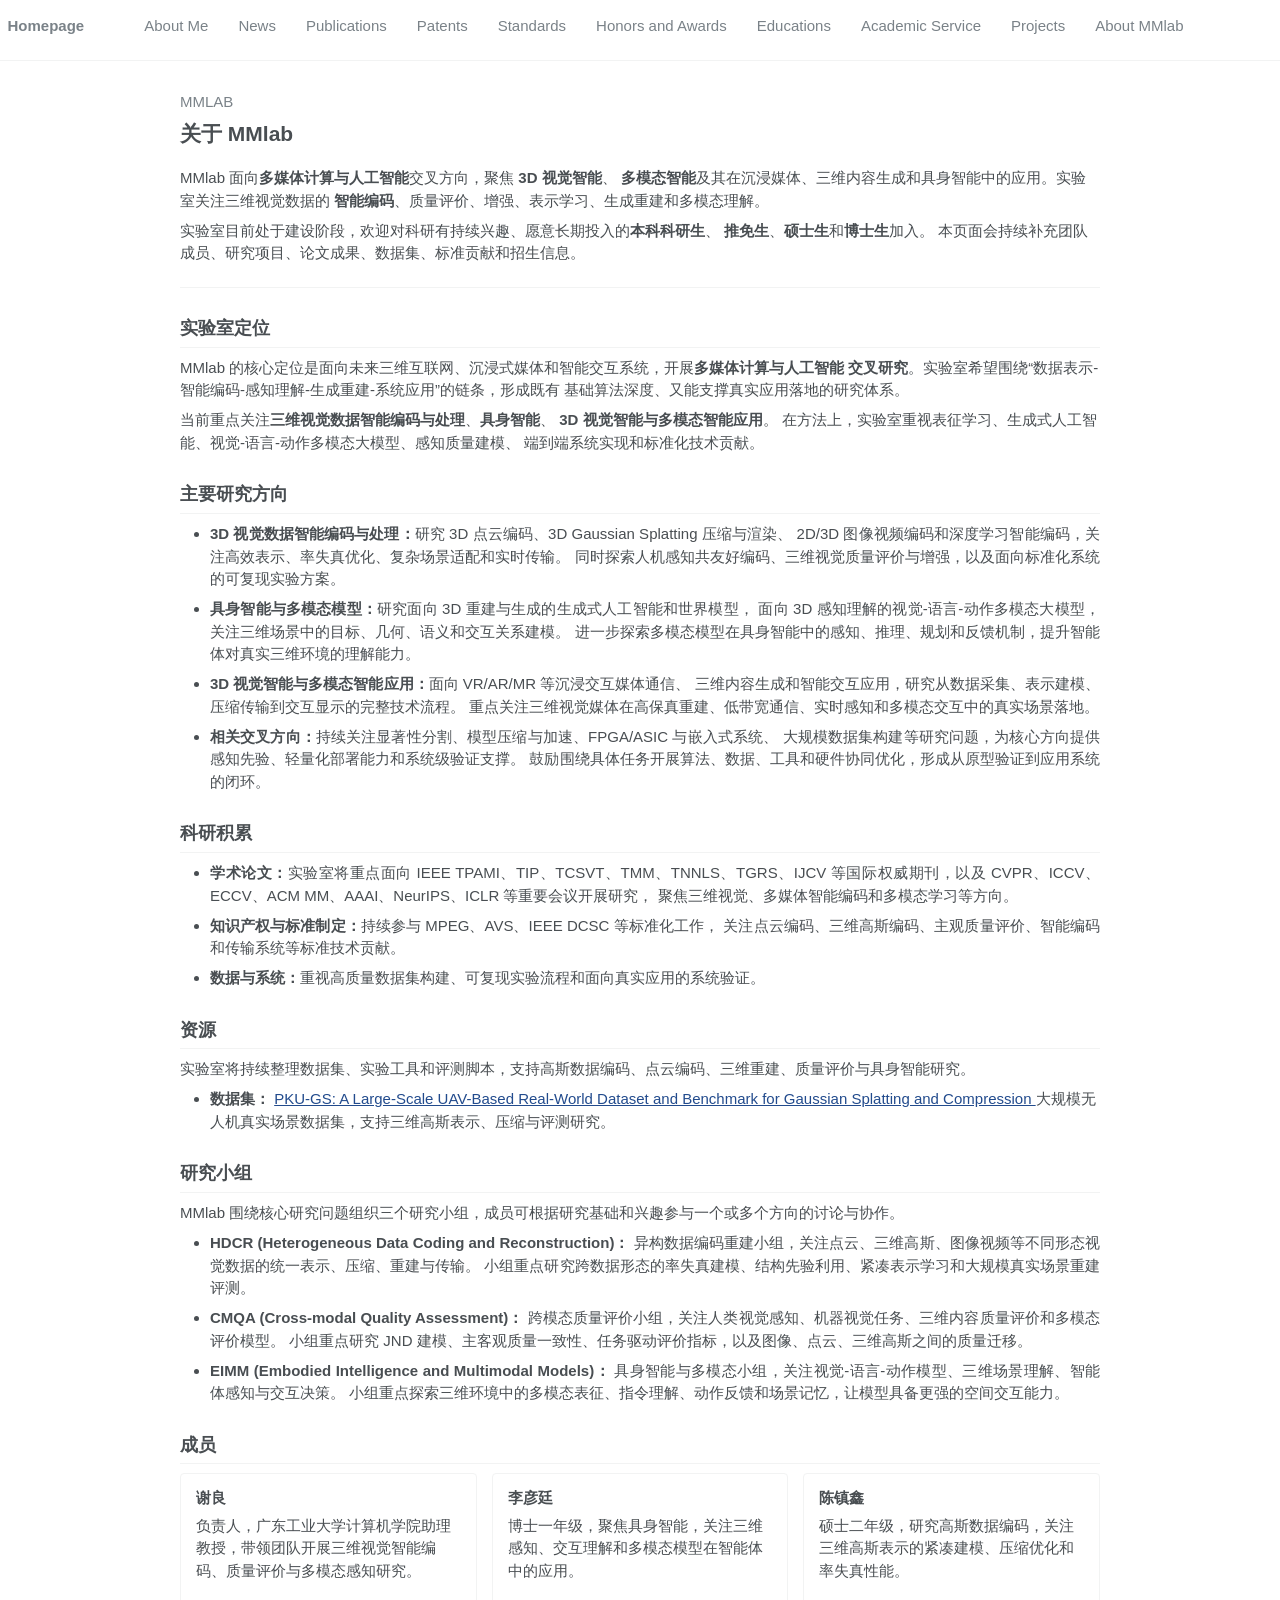
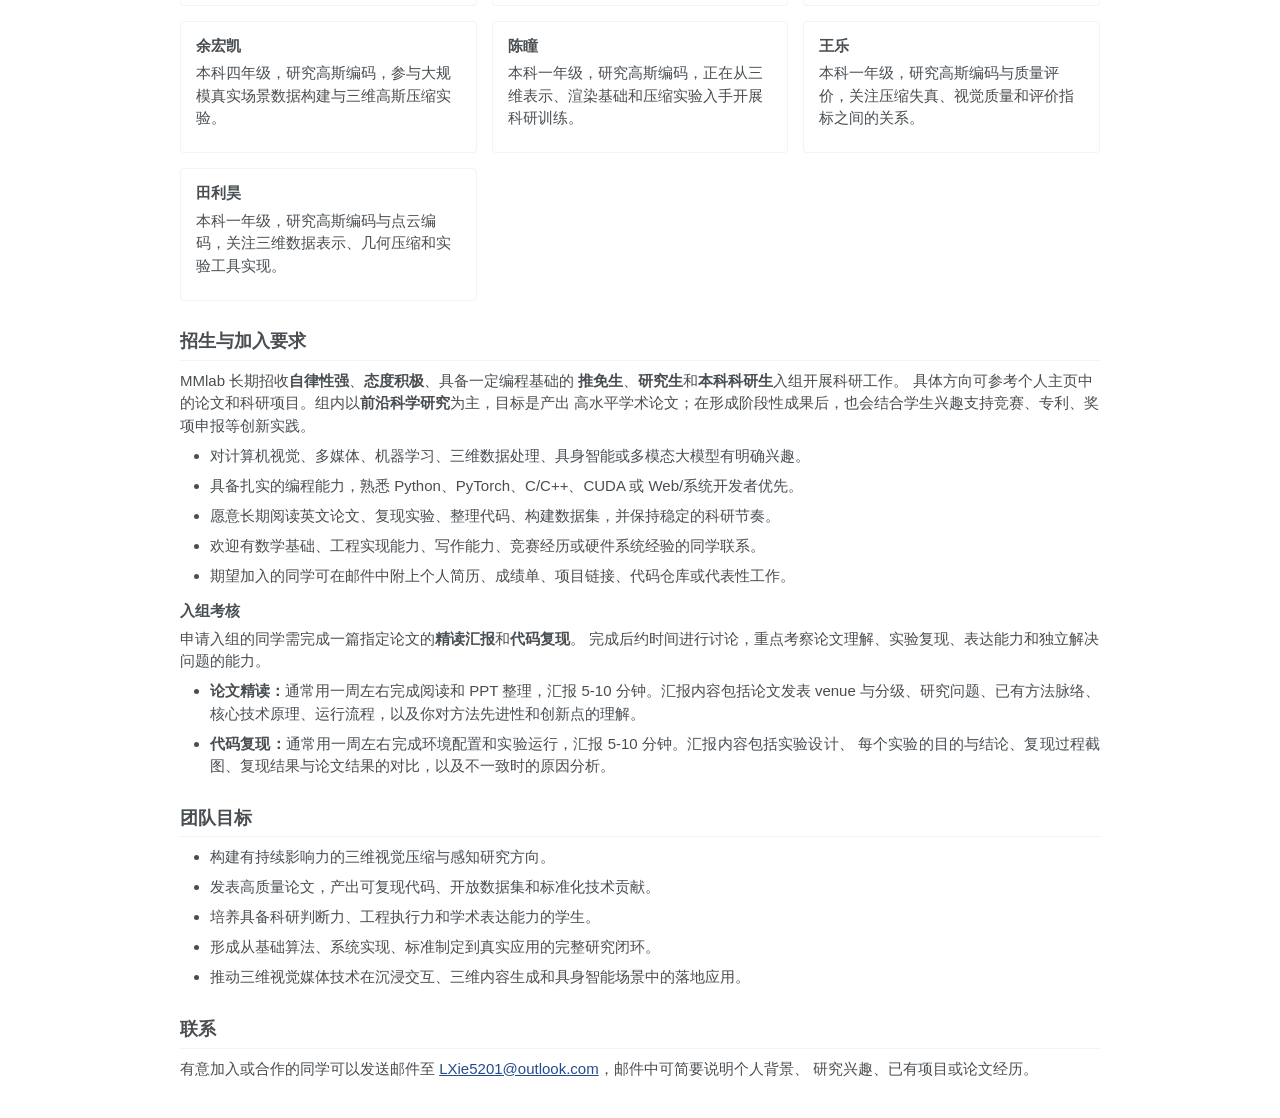
==== commit eed1cea1: "Add files via upload" ====
--- a/mmlab.html
+++ b/mmlab.html
@@ -75,20 +75,23 @@
                 <ul class="lab-list">
                   <li>
                     <strong>3D 视觉数据智能编码与处理：</strong>研究 3D 点云编码、3D Gaussian Splatting 压缩与渲染、
-                    2D/3D 图像视频编码、深度学习智能编码、人机感知共友好编码、三维视觉质量评价与增强、
-                    智能编码标准和传输系统。
+                    2D/3D 图像视频编码和深度学习智能编码，关注高效表示、率失真优化、复杂场景适配和实时传输。
+                    同时探索人机感知共友好编码、三维视觉质量评价与增强，以及面向标准化系统的可复现实验方案。
                   </li>
                   <li>
                     <strong>具身智能与多模态模型：</strong>研究面向 3D 重建与生成的生成式人工智能和世界模型，
-                    面向 3D 感知理解的视觉-语言-动作多模态大模型，以及具身智能中的三维视觉与多模态学习。
+                    面向 3D 感知理解的视觉-语言-动作多模态大模型，关注三维场景中的目标、几何、语义和交互关系建模。
+                    进一步探索多模态模型在具身智能中的感知、推理、规划和反馈机制，提升智能体对真实三维环境的理解能力。
                   </li>
                   <li>
                     <strong>3D 视觉智能与多模态智能应用：</strong>面向 VR/AR/MR 等沉浸交互媒体通信、
-                    三维内容生成和智能交互应用，探索三维视觉媒体技术在真实场景中的落地。
+                    三维内容生成和智能交互应用，研究从数据采集、表示建模、压缩传输到交互显示的完整技术流程。
+                    重点关注三维视觉媒体在高保真重建、低带宽通信、实时感知和多模态交互中的真实场景落地。
                   </li>
                   <li>
                     <strong>相关交叉方向：</strong>持续关注显著性分割、模型压缩与加速、FPGA/ASIC 与嵌入式系统、
-                    大规模数据集构建等研究问题。
+                    大规模数据集构建等研究问题，为核心方向提供感知先验、轻量化部署能力和系统级验证支撑。
+                    鼓励围绕具体任务开展算法、数据、工具和硬件协同优化，形成从原型验证到应用系统的闭环。
                   </li>
                 </ul>
               </section>
@@ -135,15 +138,18 @@
                 <ul class="lab-list">
                   <li>
                     <strong>HDCR (Heterogeneous Data Coding and Reconstruction)：</strong>
-                    异构数据编码重建小组，关注点云、三维高斯、图像视频等不同形态视觉数据的表示、压缩、重建与传输。
+                    异构数据编码重建小组，关注点云、三维高斯、图像视频等不同形态视觉数据的统一表示、压缩、重建与传输。
+                    小组重点研究跨数据形态的率失真建模、结构先验利用、紧凑表示学习和大规模真实场景重建评测。
                   </li>
                   <li>
                     <strong>CMQA (Cross-modal Quality Assessment)：</strong>
                     跨模态质量评价小组，关注人类视觉感知、机器视觉任务、三维内容质量评价和多模态评价模型。
+                    小组重点研究 JND 建模、主客观质量一致性、任务驱动评价指标，以及图像、点云、三维高斯之间的质量迁移。
                   </li>
                   <li>
                     <strong>EIMM (Embodied Intelligence and Multimodal Models)：</strong>
                     具身智能与多模态小组，关注视觉-语言-动作模型、三维场景理解、智能体感知与交互决策。
+                    小组重点探索三维环境中的多模态表征、指令理解、动作反馈和场景记忆，让模型具备更强的空间交互能力。
                   </li>
                 </ul>
               </section>
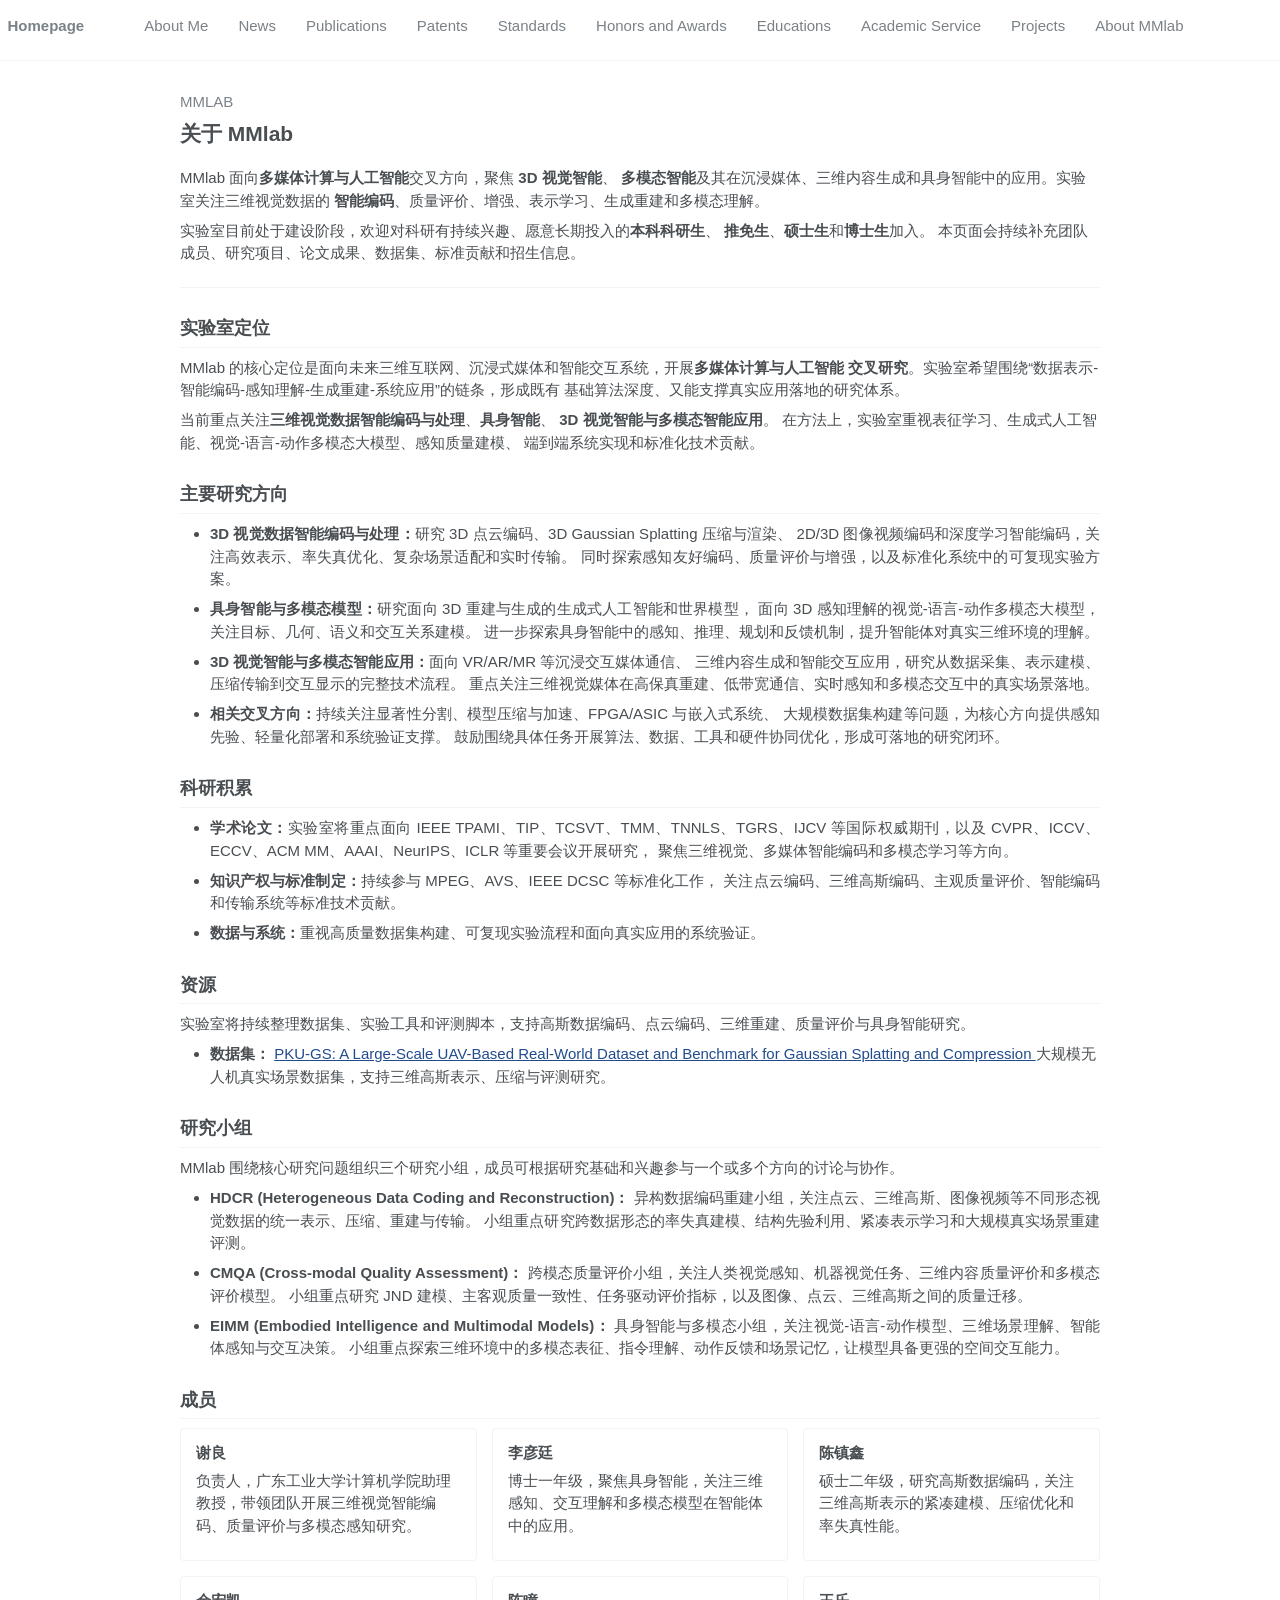
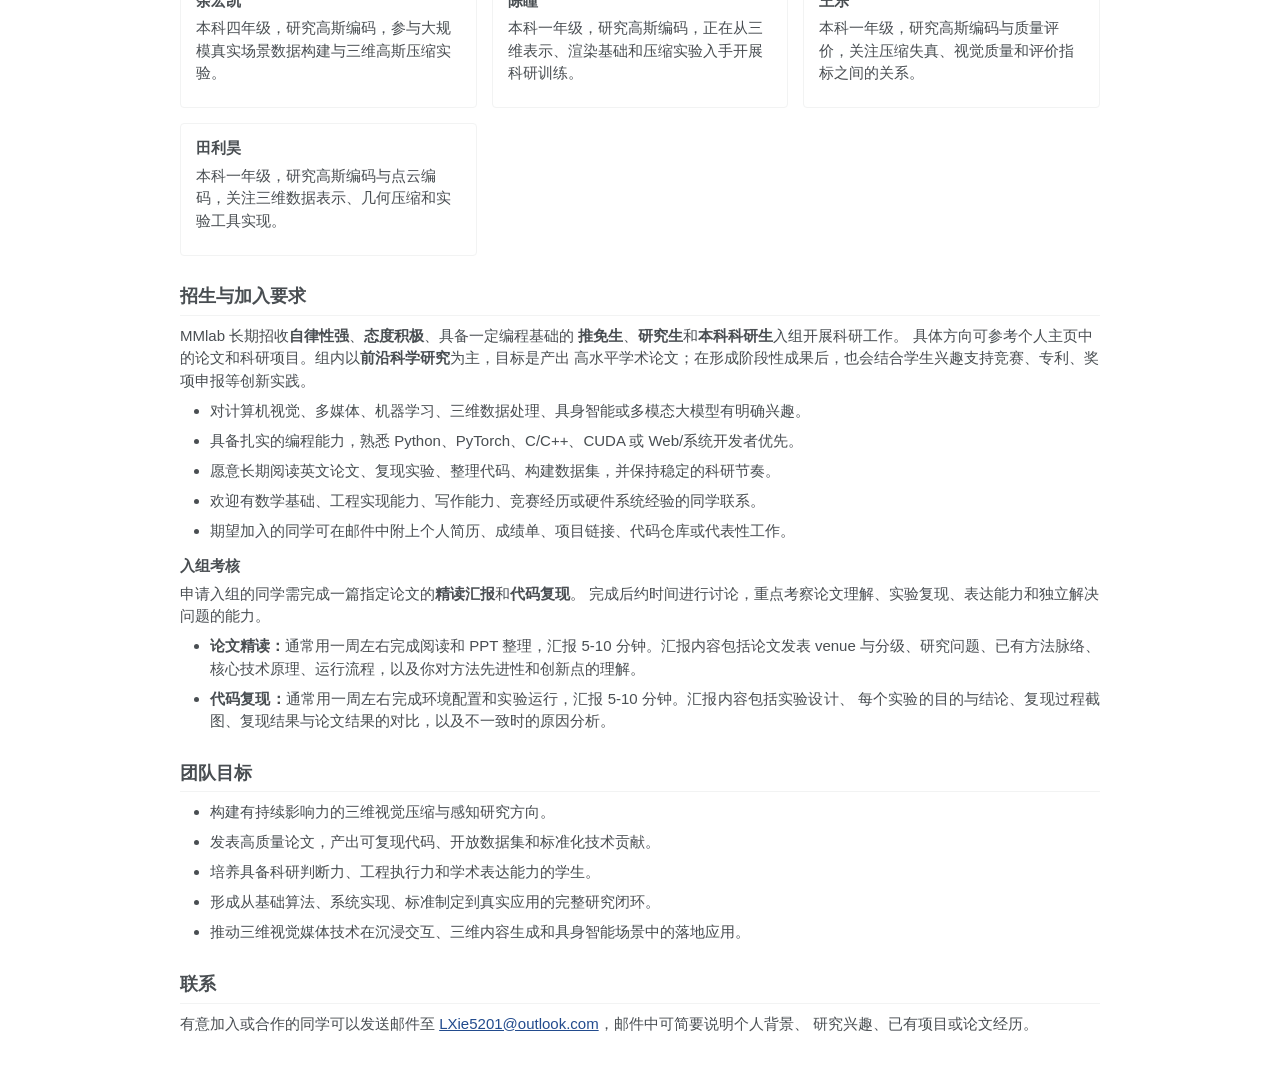
==== commit 42a7e4c0: "Add files via upload" ====
--- a/mmlab.html
+++ b/mmlab.html
@@ -76,12 +76,12 @@
                   <li>
                     <strong>3D 视觉数据智能编码与处理：</strong>研究 3D 点云编码、3D Gaussian Splatting 压缩与渲染、
                     2D/3D 图像视频编码和深度学习智能编码，关注高效表示、率失真优化、复杂场景适配和实时传输。
-                    同时探索人机感知共友好编码、三维视觉质量评价与增强，以及面向标准化系统的可复现实验方案。
+                    同时探索感知友好编码、质量评价与增强，以及标准化系统中的可复现实验方案。
                   </li>
                   <li>
                     <strong>具身智能与多模态模型：</strong>研究面向 3D 重建与生成的生成式人工智能和世界模型，
-                    面向 3D 感知理解的视觉-语言-动作多模态大模型，关注三维场景中的目标、几何、语义和交互关系建模。
-                    进一步探索多模态模型在具身智能中的感知、推理、规划和反馈机制，提升智能体对真实三维环境的理解能力。
+                    面向 3D 感知理解的视觉-语言-动作多模态大模型，关注目标、几何、语义和交互关系建模。
+                    进一步探索具身智能中的感知、推理、规划和反馈机制，提升智能体对真实三维环境的理解。
                   </li>
                   <li>
                     <strong>3D 视觉智能与多模态智能应用：</strong>面向 VR/AR/MR 等沉浸交互媒体通信、
@@ -90,8 +90,8 @@
                   </li>
                   <li>
                     <strong>相关交叉方向：</strong>持续关注显著性分割、模型压缩与加速、FPGA/ASIC 与嵌入式系统、
-                    大规模数据集构建等研究问题，为核心方向提供感知先验、轻量化部署能力和系统级验证支撑。
-                    鼓励围绕具体任务开展算法、数据、工具和硬件协同优化，形成从原型验证到应用系统的闭环。
+                    大规模数据集构建等问题，为核心方向提供感知先验、轻量化部署和系统验证支撑。
+                    鼓励围绕具体任务开展算法、数据、工具和硬件协同优化，形成可落地的研究闭环。
                   </li>
                 </ul>
               </section>
--- a/styles.css
+++ b/styles.css
@@ -550,6 +550,11 @@
   display: none;
 }
 
+.collapsible-list[data-visible="5"]:not(.is-expanded) > li:nth-child(n + 6),
+.collapsible-list[data-visible="8"]:not(.is-expanded) > li:nth-child(n + 9) {
+  display: none;
+}
+
 .more-button {
   margin: 0.25em 0 1em;
   padding: 0;
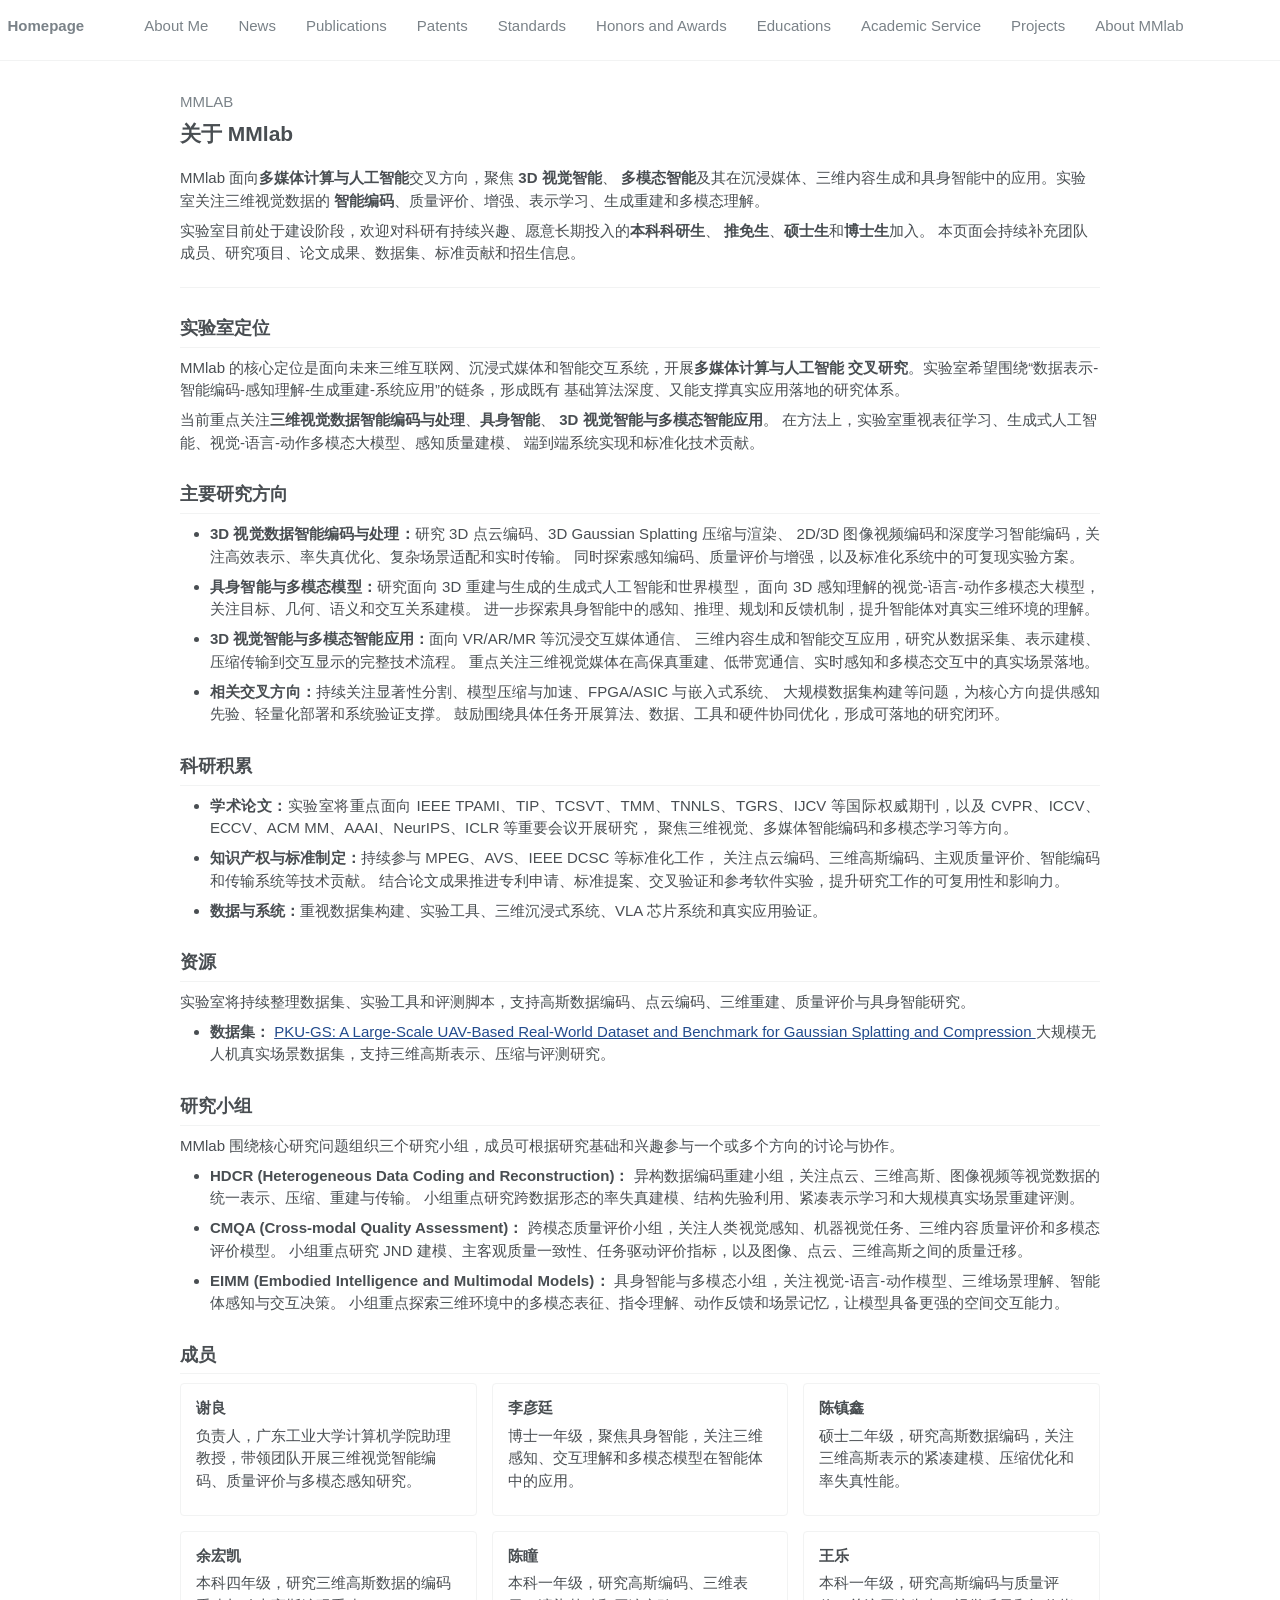
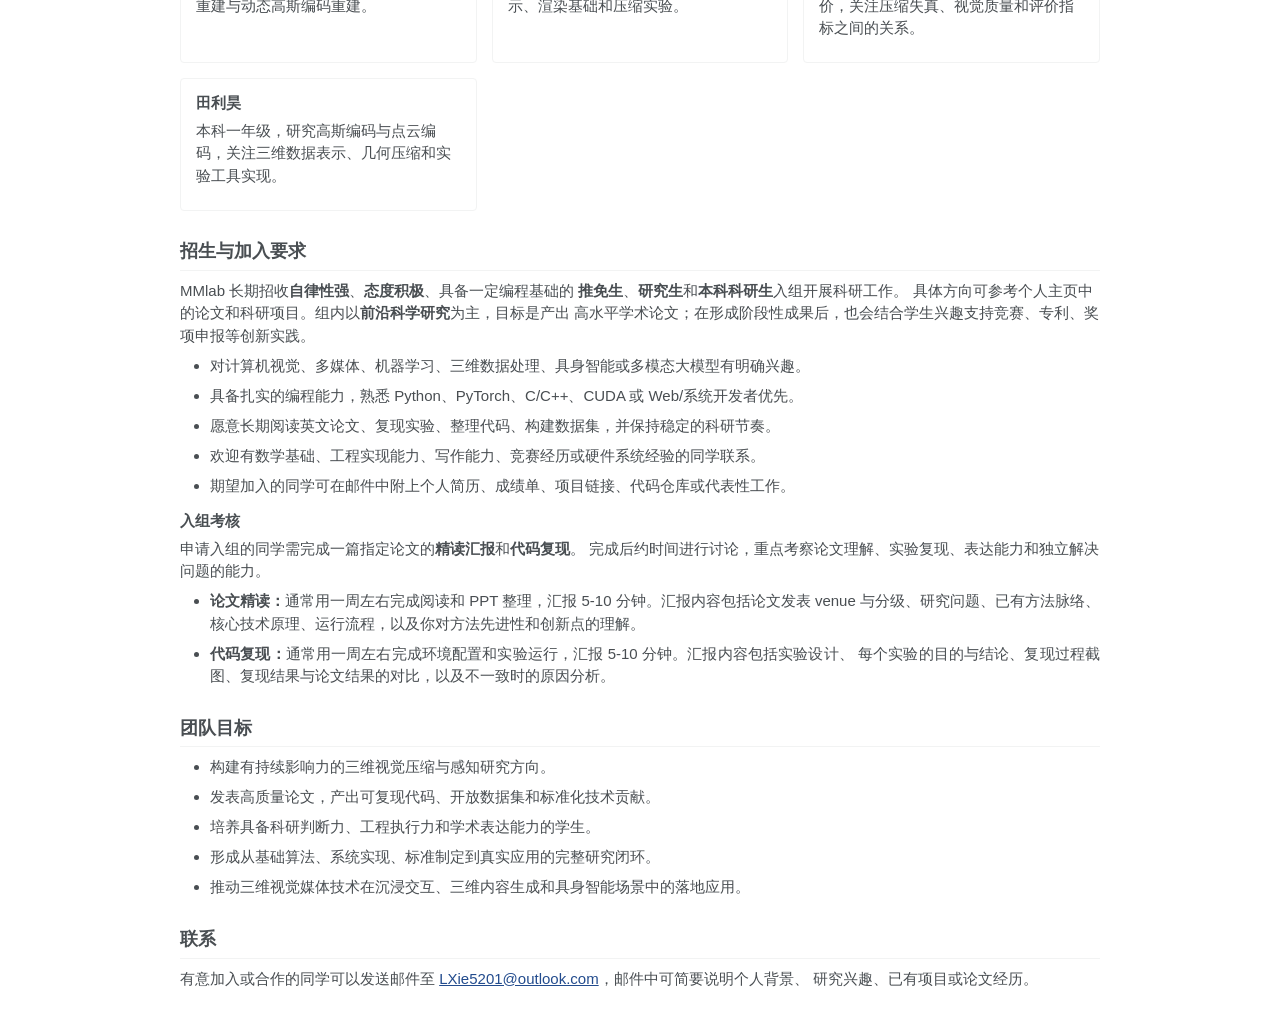
==== commit 1106b871: "Add files via upload" ====
--- a/mmlab.html
+++ b/mmlab.html
@@ -76,7 +76,7 @@
                   <li>
                     <strong>3D 视觉数据智能编码与处理：</strong>研究 3D 点云编码、3D Gaussian Splatting 压缩与渲染、
                     2D/3D 图像视频编码和深度学习智能编码，关注高效表示、率失真优化、复杂场景适配和实时传输。
-                    同时探索感知友好编码、质量评价与增强，以及标准化系统中的可复现实验方案。
+                    同时探索感知编码、质量评价与增强，以及标准化系统中的可复现实验方案。
                   </li>
                   <li>
                     <strong>具身智能与多模态模型：</strong>研究面向 3D 重建与生成的生成式人工智能和世界模型，
@@ -106,10 +106,11 @@
                   </li>
                   <li>
                     <strong>知识产权与标准制定：</strong>持续参与 MPEG、AVS、IEEE DCSC 等标准化工作，
-                    关注点云编码、三维高斯编码、主观质量评价、智能编码和传输系统等标准技术贡献。
-                  </li>
-                  <li>
-                    <strong>数据与系统：</strong>重视高质量数据集构建、可复现实验流程和面向真实应用的系统验证。
+                    关注点云编码、三维高斯编码、主观质量评价、智能编码和传输系统等技术贡献。
+                    结合论文成果推进专利申请、标准提案、交叉验证和参考软件实验，提升研究工作的可复用性和影响力。
+                  </li>
+                  <li>
+                    <strong>数据与系统：</strong>重视数据集构建、实验工具、三维沉浸式系统、VLA 芯片系统和真实应用验证。
                   </li>
                 </ul>
               </section>
@@ -138,7 +139,7 @@
                 <ul class="lab-list">
                   <li>
                     <strong>HDCR (Heterogeneous Data Coding and Reconstruction)：</strong>
-                    异构数据编码重建小组，关注点云、三维高斯、图像视频等不同形态视觉数据的统一表示、压缩、重建与传输。
+                    异构数据编码重建小组，关注点云、三维高斯、图像视频等视觉数据的统一表示、压缩、重建与传输。
                     小组重点研究跨数据形态的率失真建模、结构先验利用、紧凑表示学习和大规模真实场景重建评测。
                   </li>
                   <li>
@@ -171,11 +172,11 @@
                   </div>
                   <div class="member-card">
                     <h3>余宏凯</h3>
-                    <p>本科四年级，研究高斯编码，参与大规模真实场景数据构建与三维高斯压缩实验。</p>
+                    <p>本科四年级，研究三维高斯数据的编码重建与动态高斯编码重建。</p>
                   </div>
                   <div class="member-card">
                     <h3>陈瞳</h3>
-                    <p>本科一年级，研究高斯编码，正在从三维表示、渲染基础和压缩实验入手开展科研训练。</p>
+                    <p>本科一年级，研究高斯编码、三维表示、渲染基础和压缩实验。</p>
                   </div>
                   <div class="member-card">
                     <h3>王乐</h3>
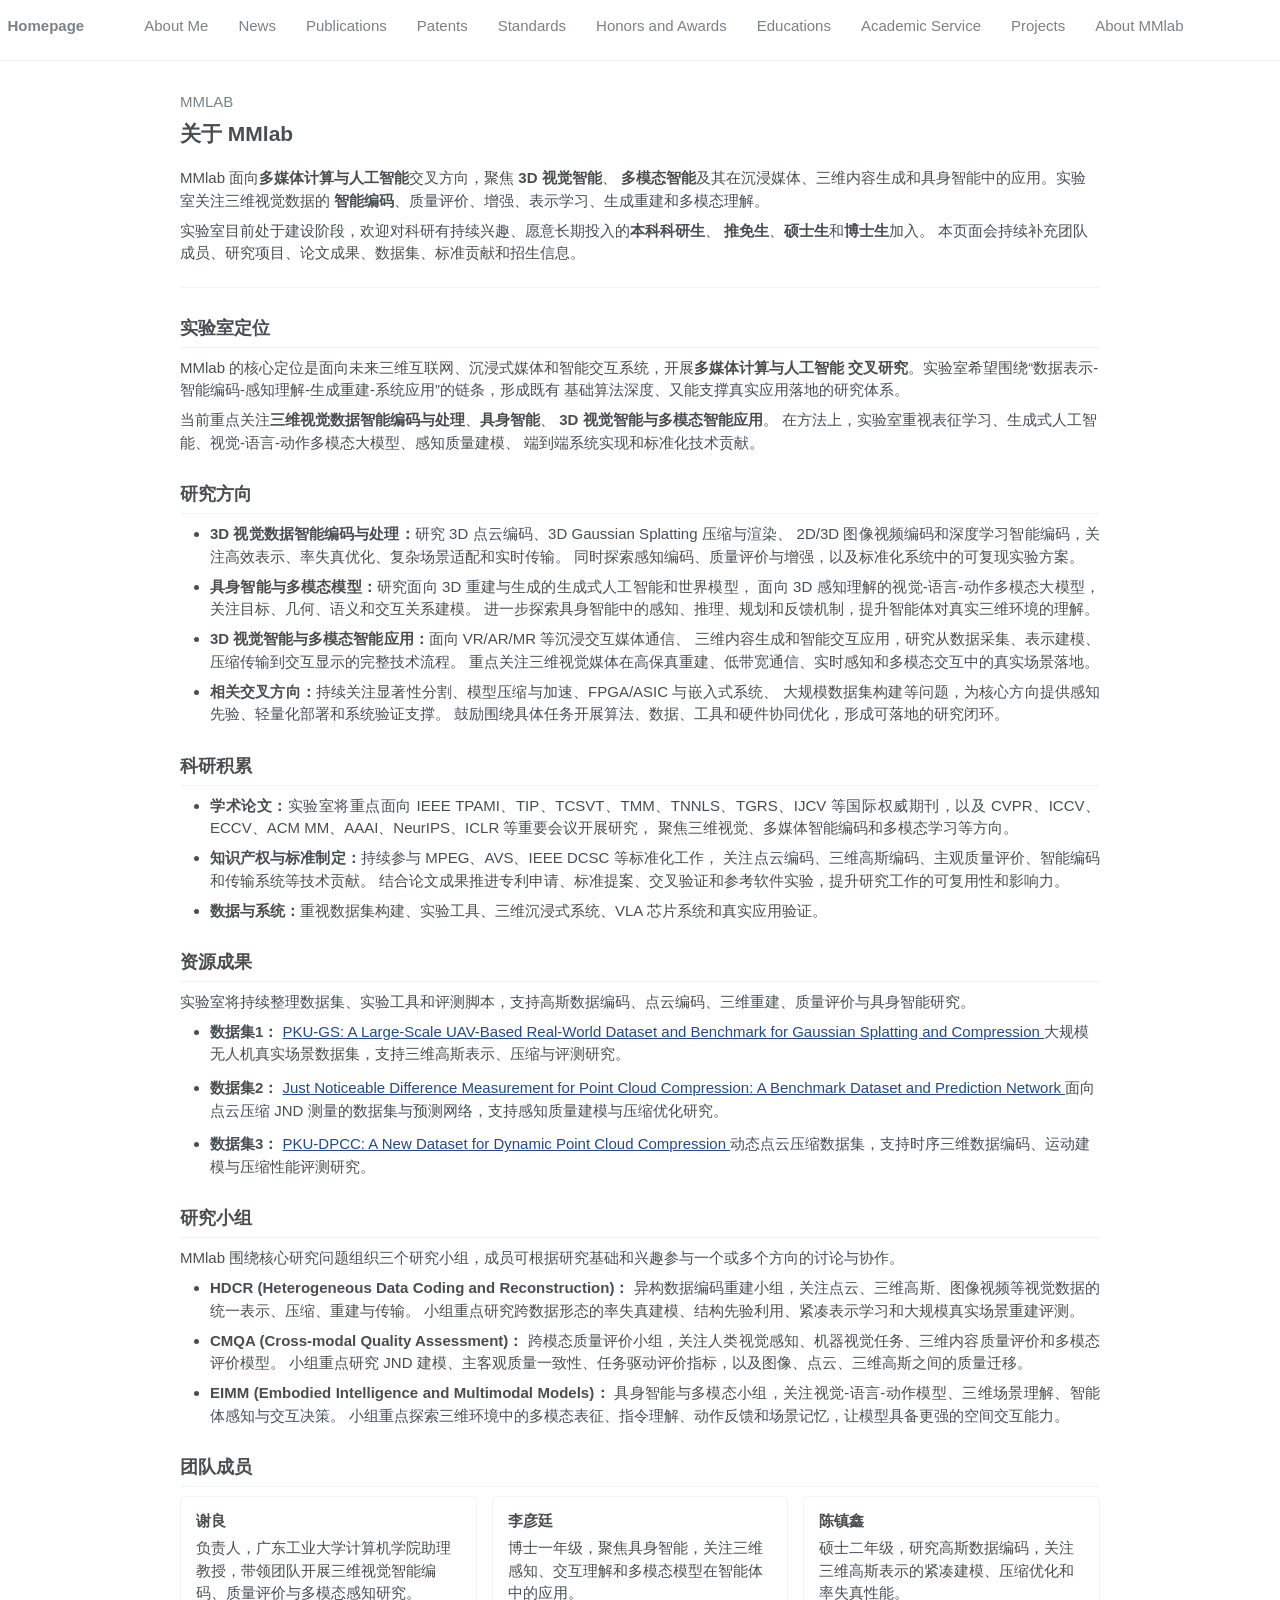
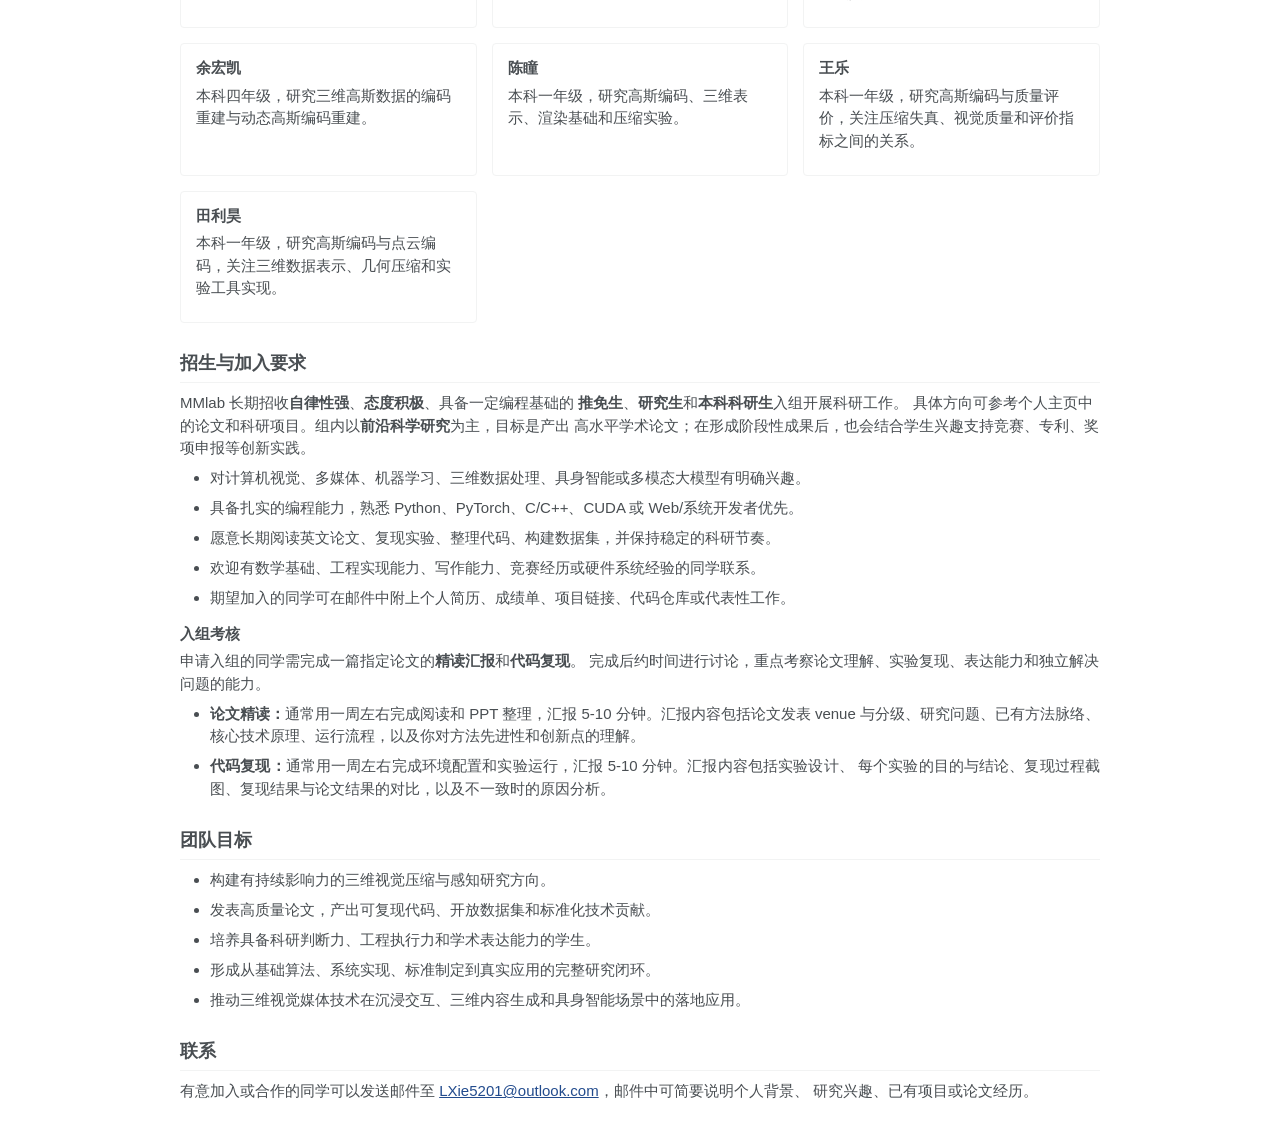
==== commit dfb78a72: "Add files via upload" ====
--- a/mmlab.html
+++ b/mmlab.html
@@ -71,7 +71,7 @@
               </section>
 
               <section class="lab-section">
-                <h2>主要研究方向</h2>
+                <h2>研究方向</h2>
                 <ul class="lab-list">
                   <li>
                     <strong>3D 视觉数据智能编码与处理：</strong>研究 3D 点云编码、3D Gaussian Splatting 压缩与渲染、
@@ -116,18 +116,32 @@
               </section>
 
               <section class="lab-section">
-                <h2>资源</h2>
+                <h2>资源成果</h2>
                 <p>
                   实验室将持续整理数据集、实验工具和评测脚本，支持高斯数据编码、点云编码、三维重建、质量评价与具身智能研究。
                 </p>
                 <ul class="resource-list">
                   <li class="resource-item">
-                    <strong>数据集：</strong>
+                    <strong>数据集1：</strong>
                     <a href="https://ykh6666.github.io/PKUGS/" target="_blank" rel="noopener">
                       PKU-GS: A Large-Scale UAV-Based Real-World Dataset and Benchmark for Gaussian Splatting and Compression
                     </a>
                     <span class="resource-note">大规模无人机真实场景数据集，支持三维高斯表示、压缩与评测研究。</span>
                   </li>
+                  <li class="resource-item">
+                    <strong>数据集2：</strong>
+                    <a href="https://github.com/Heroism502/PKU-JND" target="_blank" rel="noopener">
+                      Just Noticeable Difference Measurement for Point Cloud Compression: A Benchmark Dataset and Prediction Network
+                    </a>
+                    <span class="resource-note">面向点云压缩 JND 测量的数据集与预测网络，支持感知质量建模与压缩优化研究。</span>
+                  </li>
+                  <li class="resource-item">
+                    <strong>数据集3：</strong>
+                    <a href="https://openi.pcl.ac.cn/OpenDatasets/PKU-DPCC" target="_blank" rel="noopener">
+                      PKU-DPCC: A New Dataset for Dynamic Point Cloud Compression
+                    </a>
+                    <span class="resource-note">动态点云压缩数据集，支持时序三维数据编码、运动建模与压缩性能评测研究。</span>
+                  </li>
                 </ul>
               </section>
 
@@ -156,7 +170,7 @@
               </section>
 
               <section class="lab-section">
-                <h2>成员</h2>
+                <h2>团队成员</h2>
                 <div class="member-grid">
                   <div class="member-card">
                     <h3>谢良</h3>
